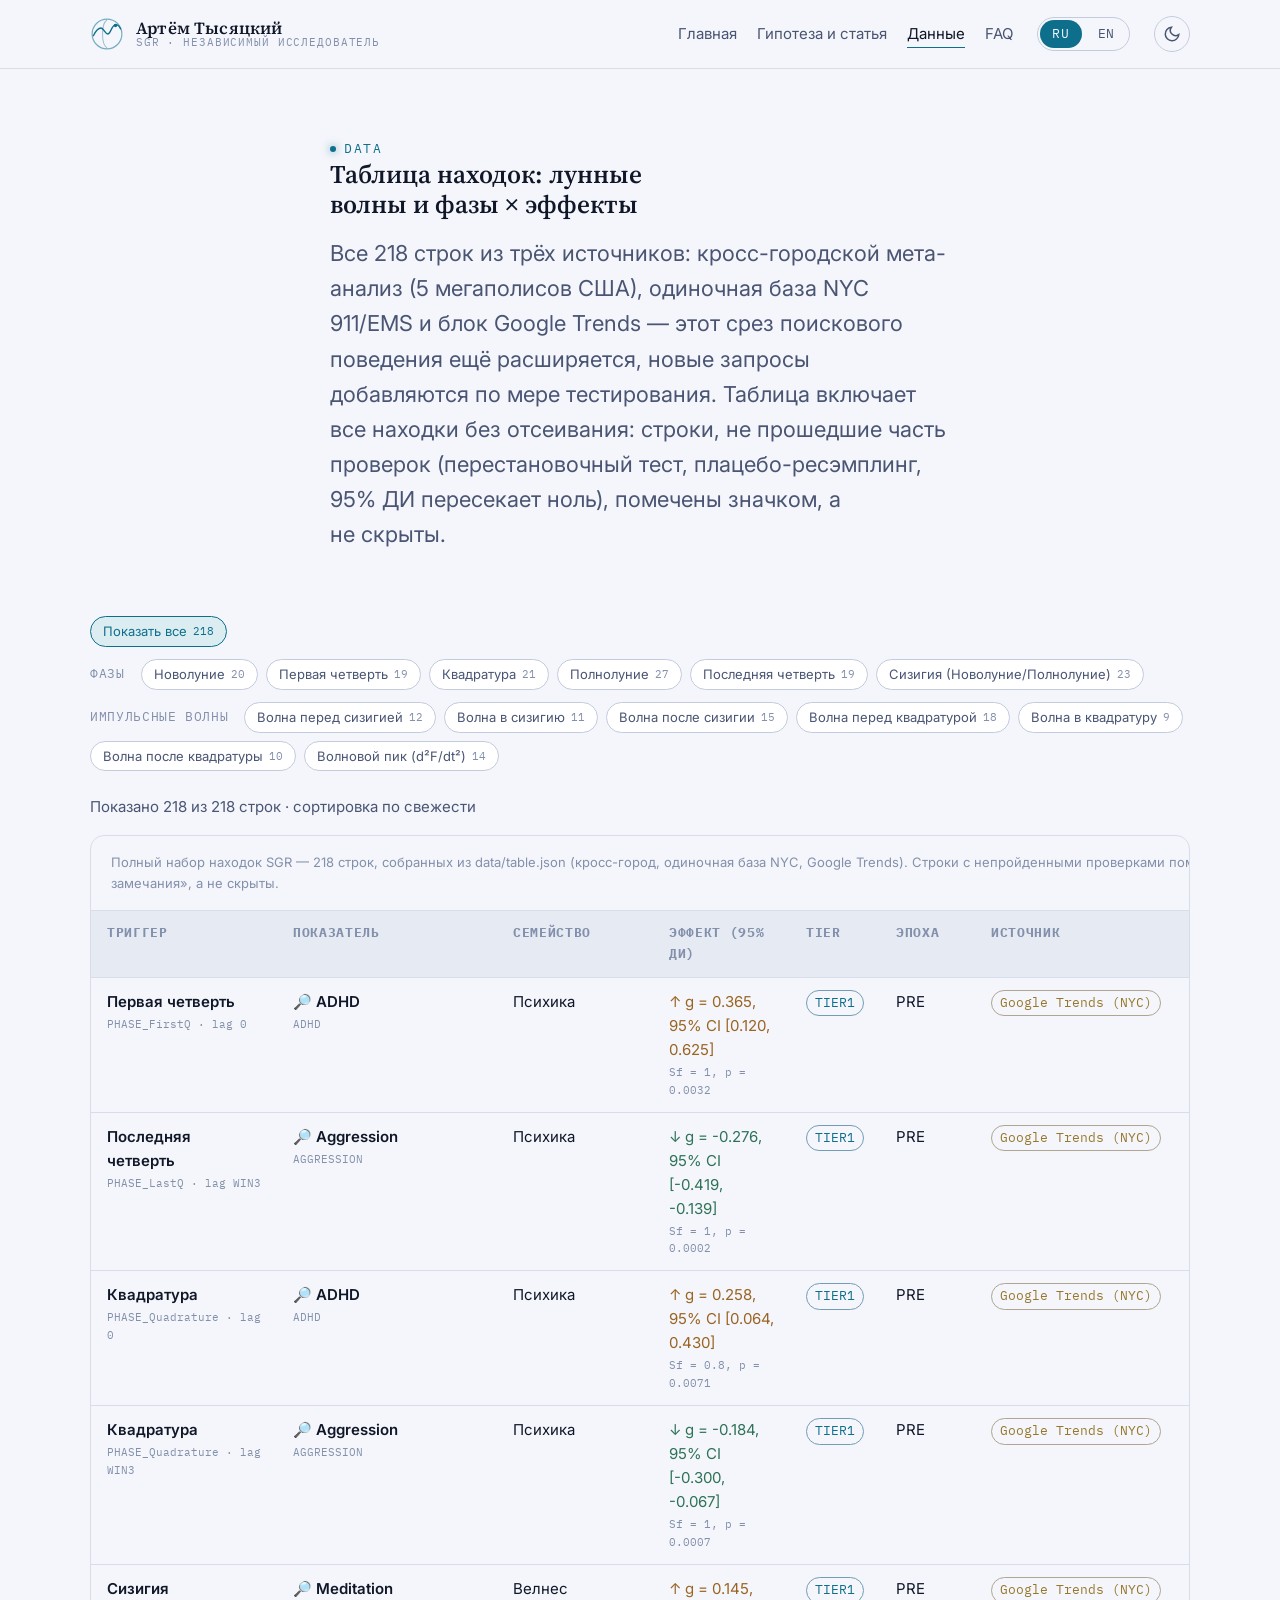
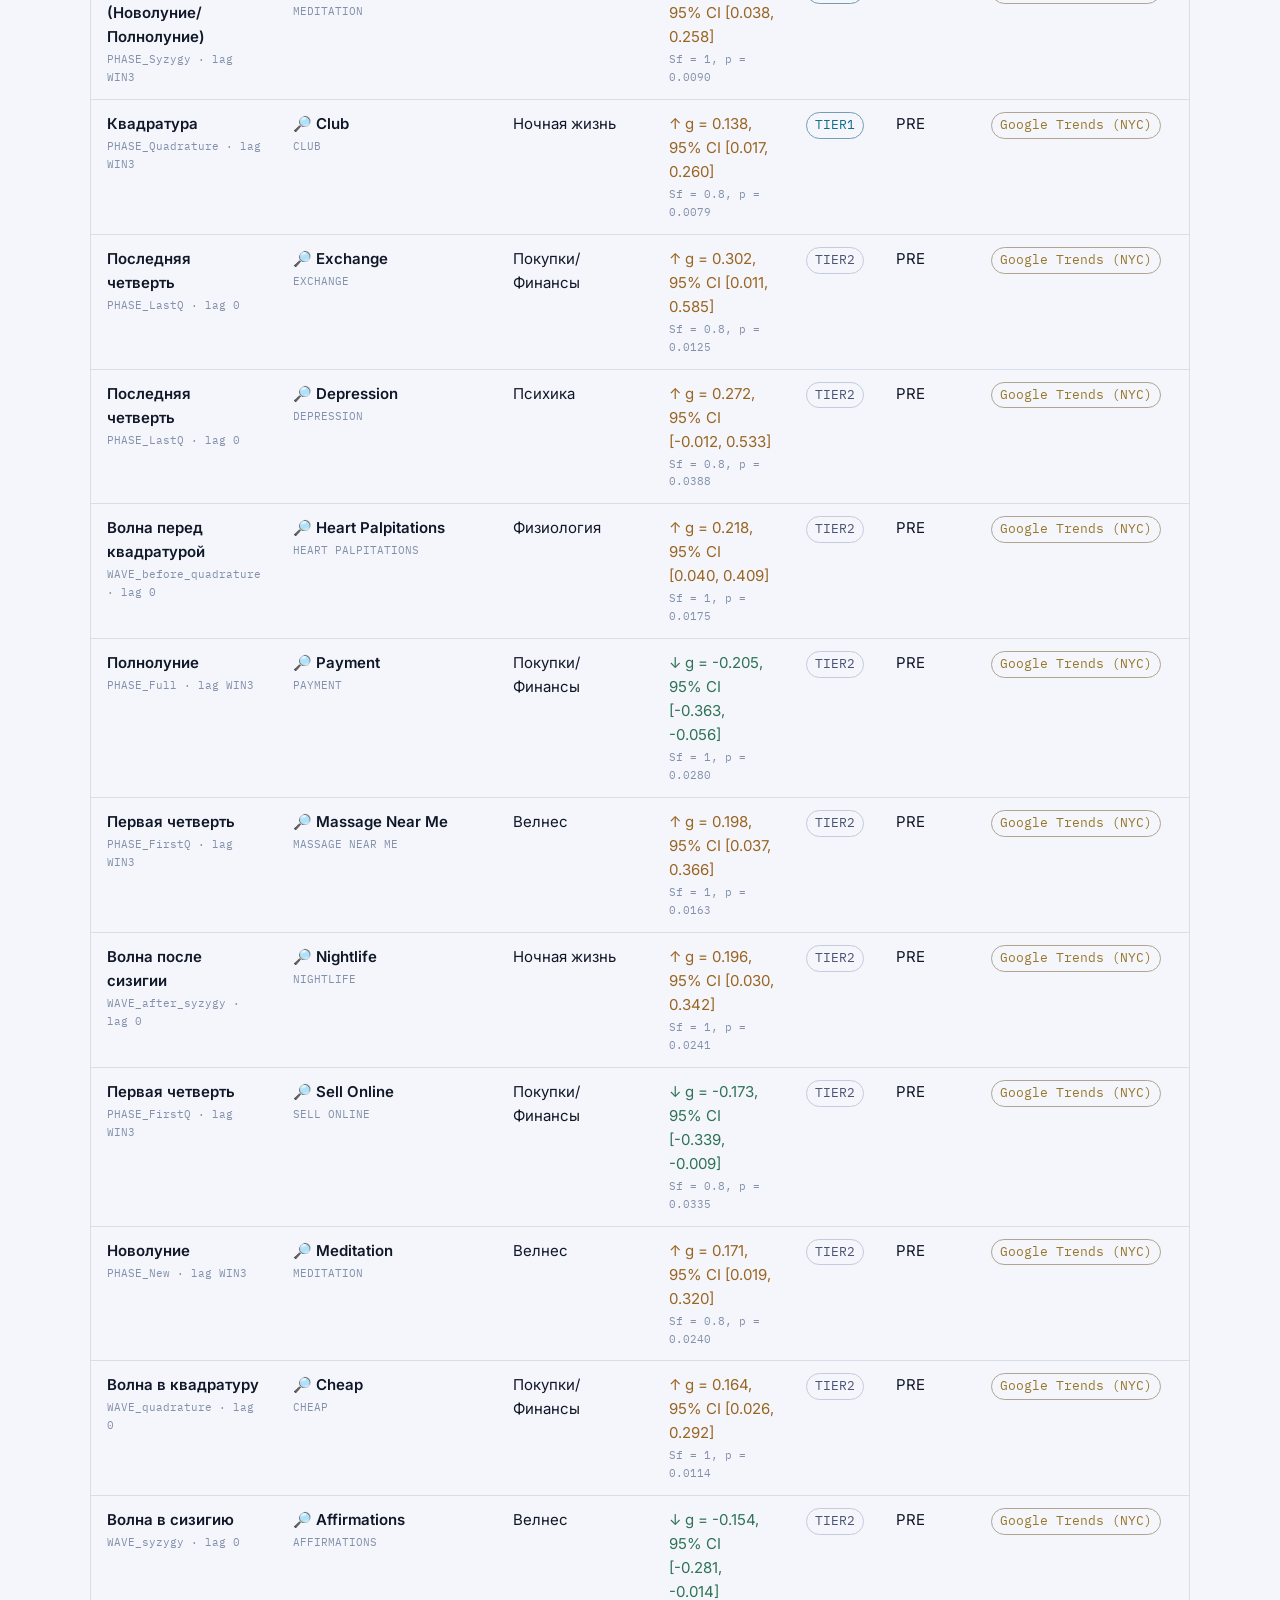
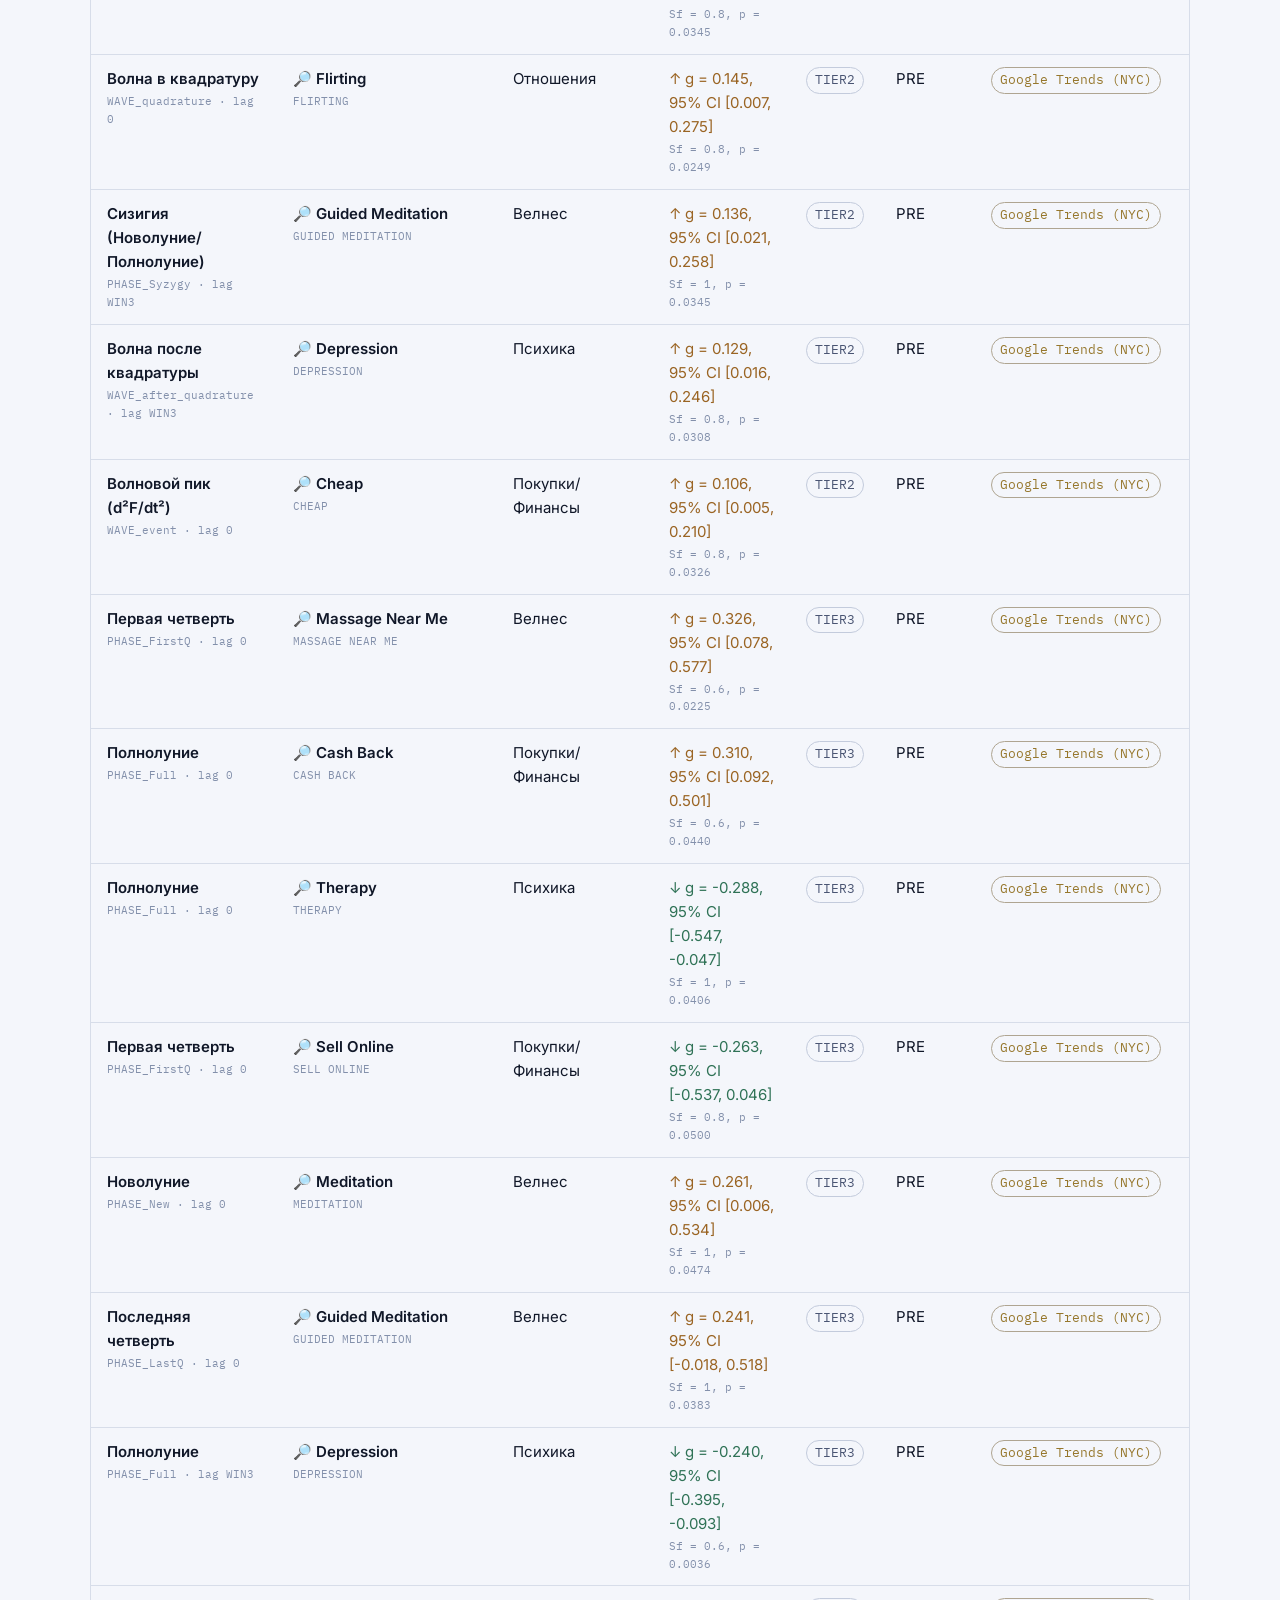
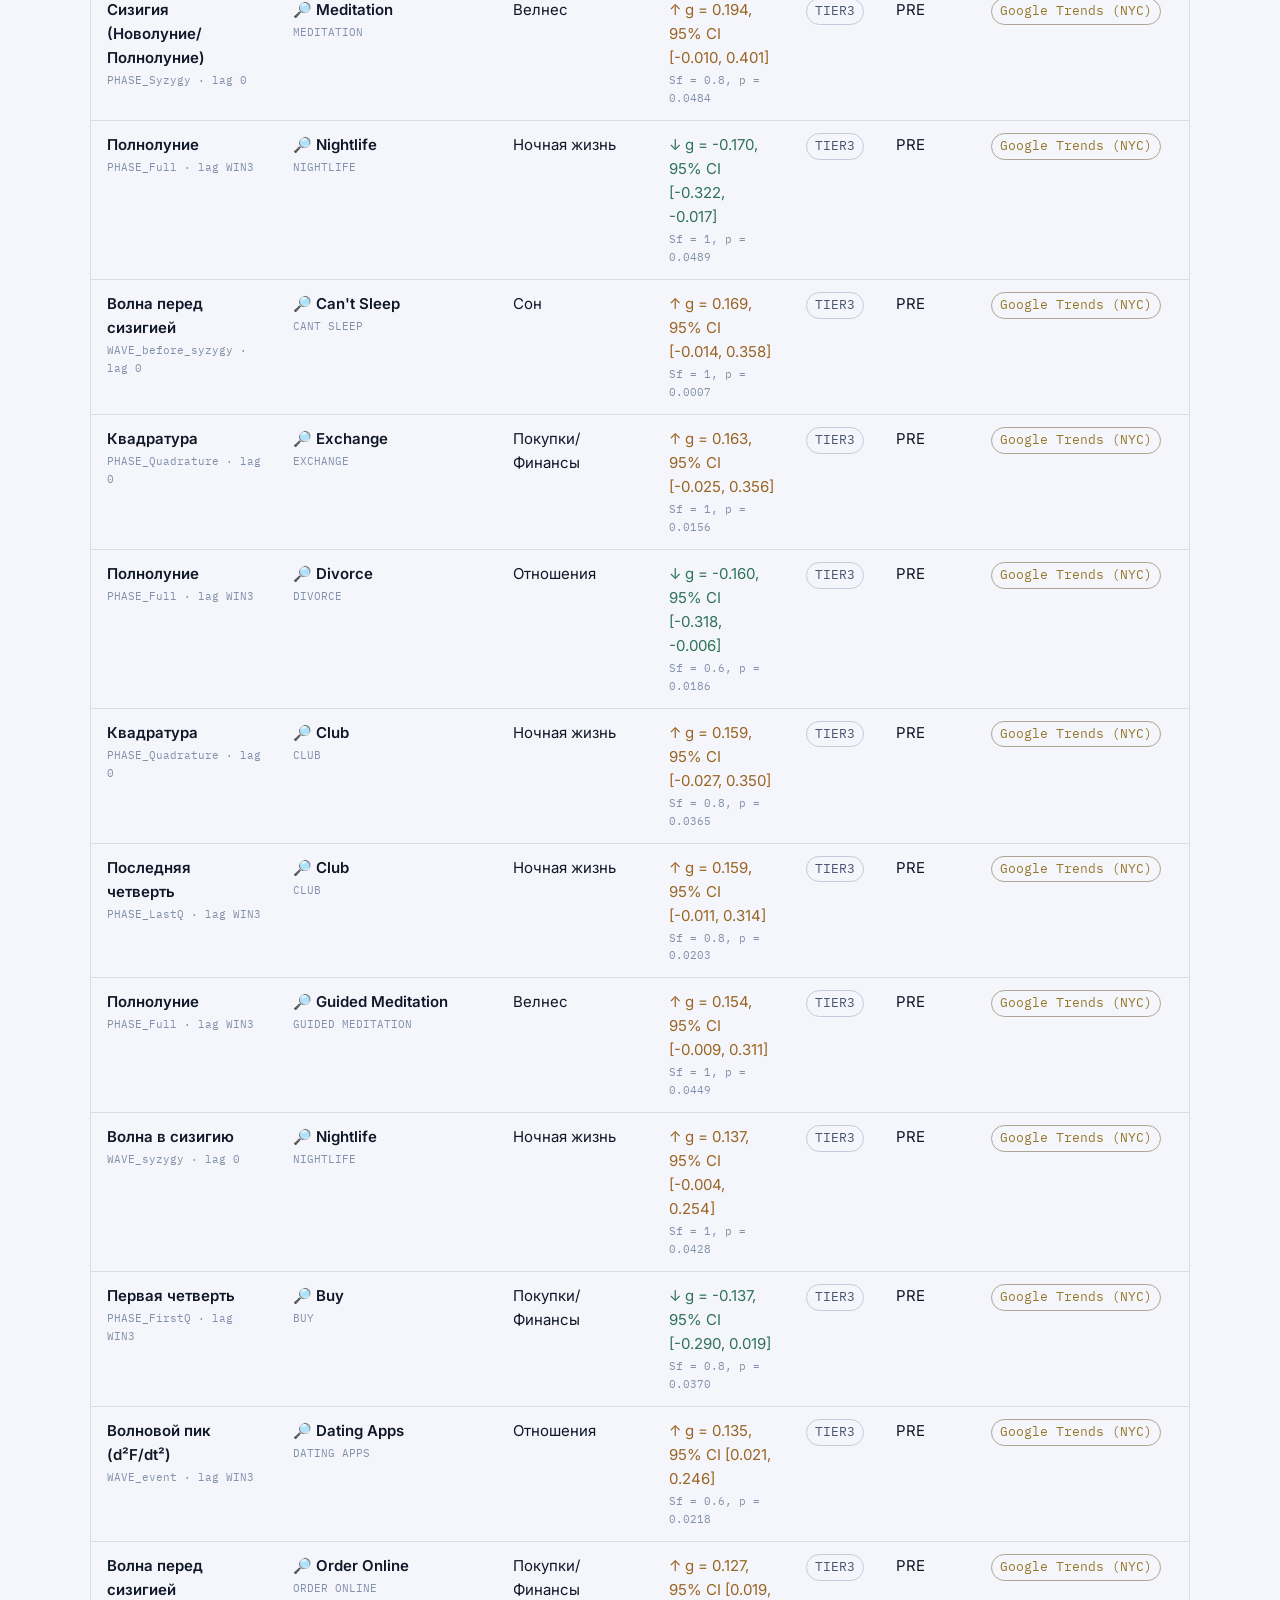
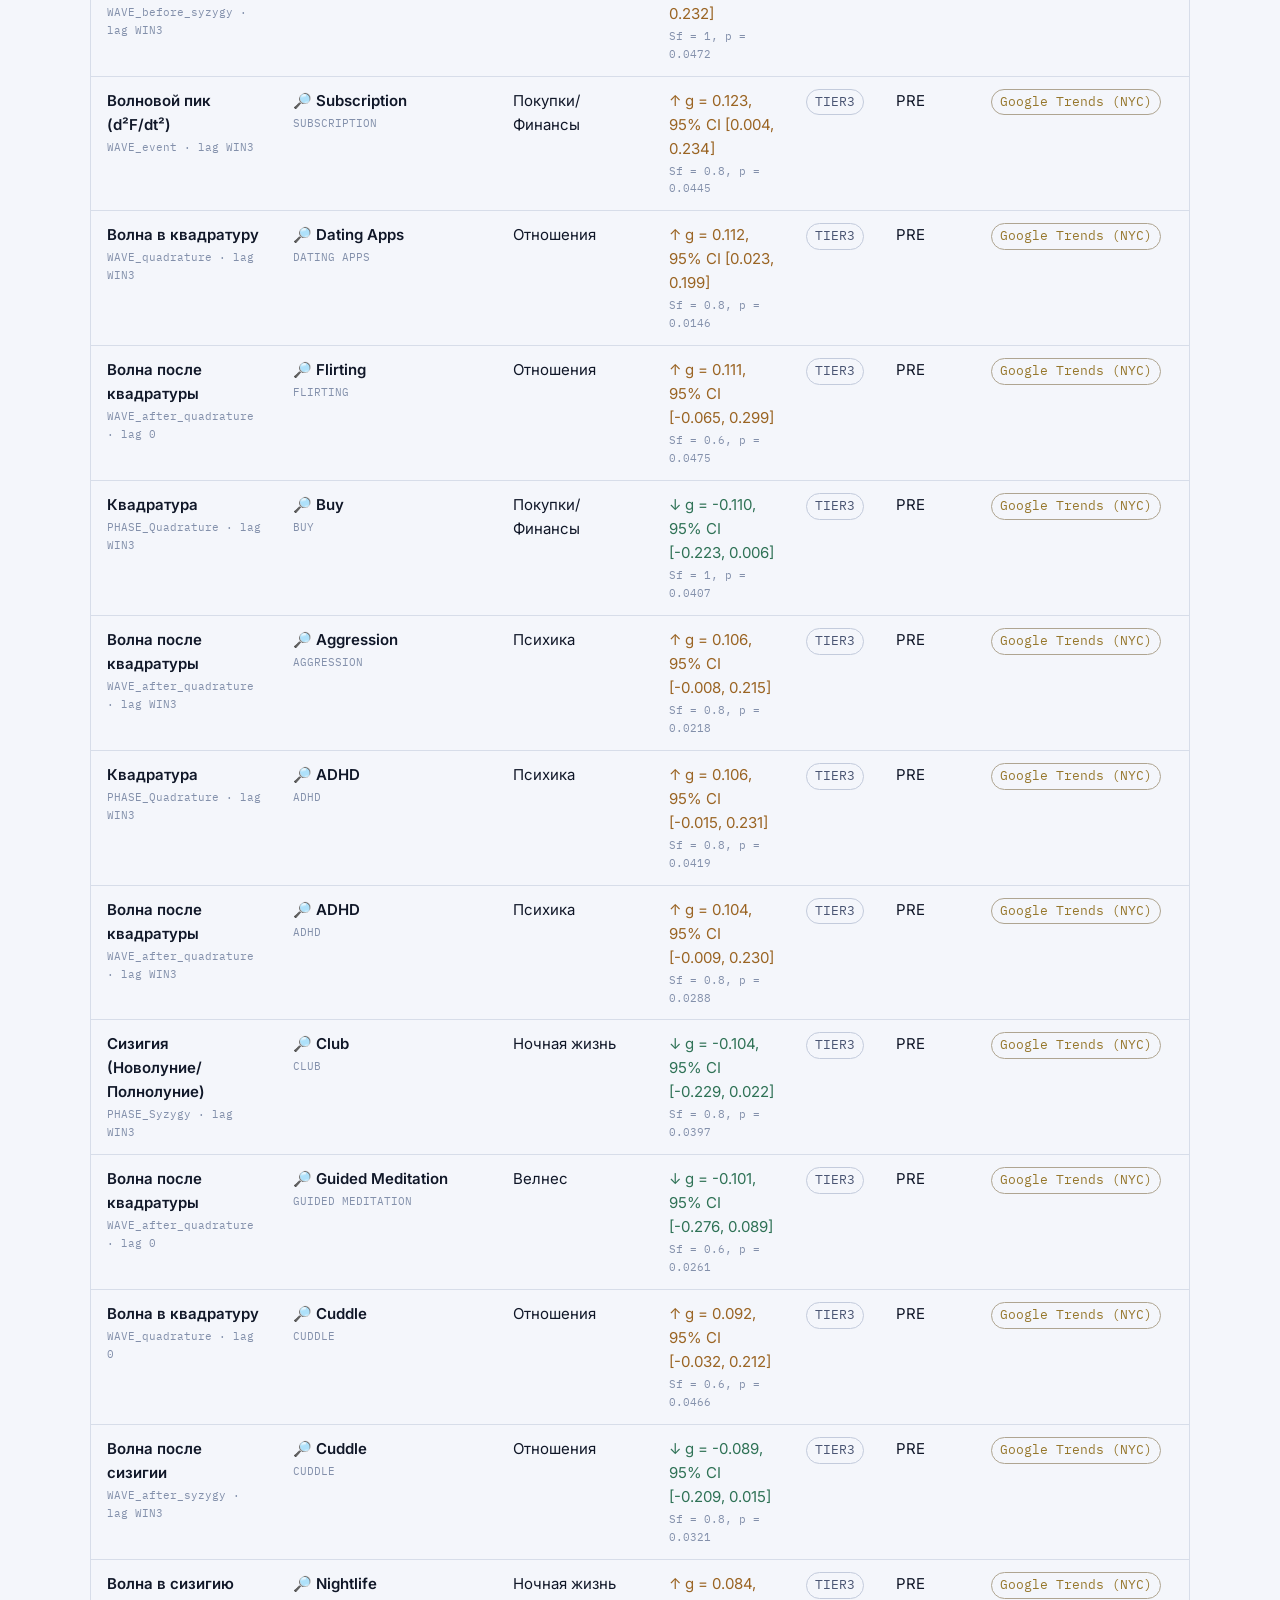
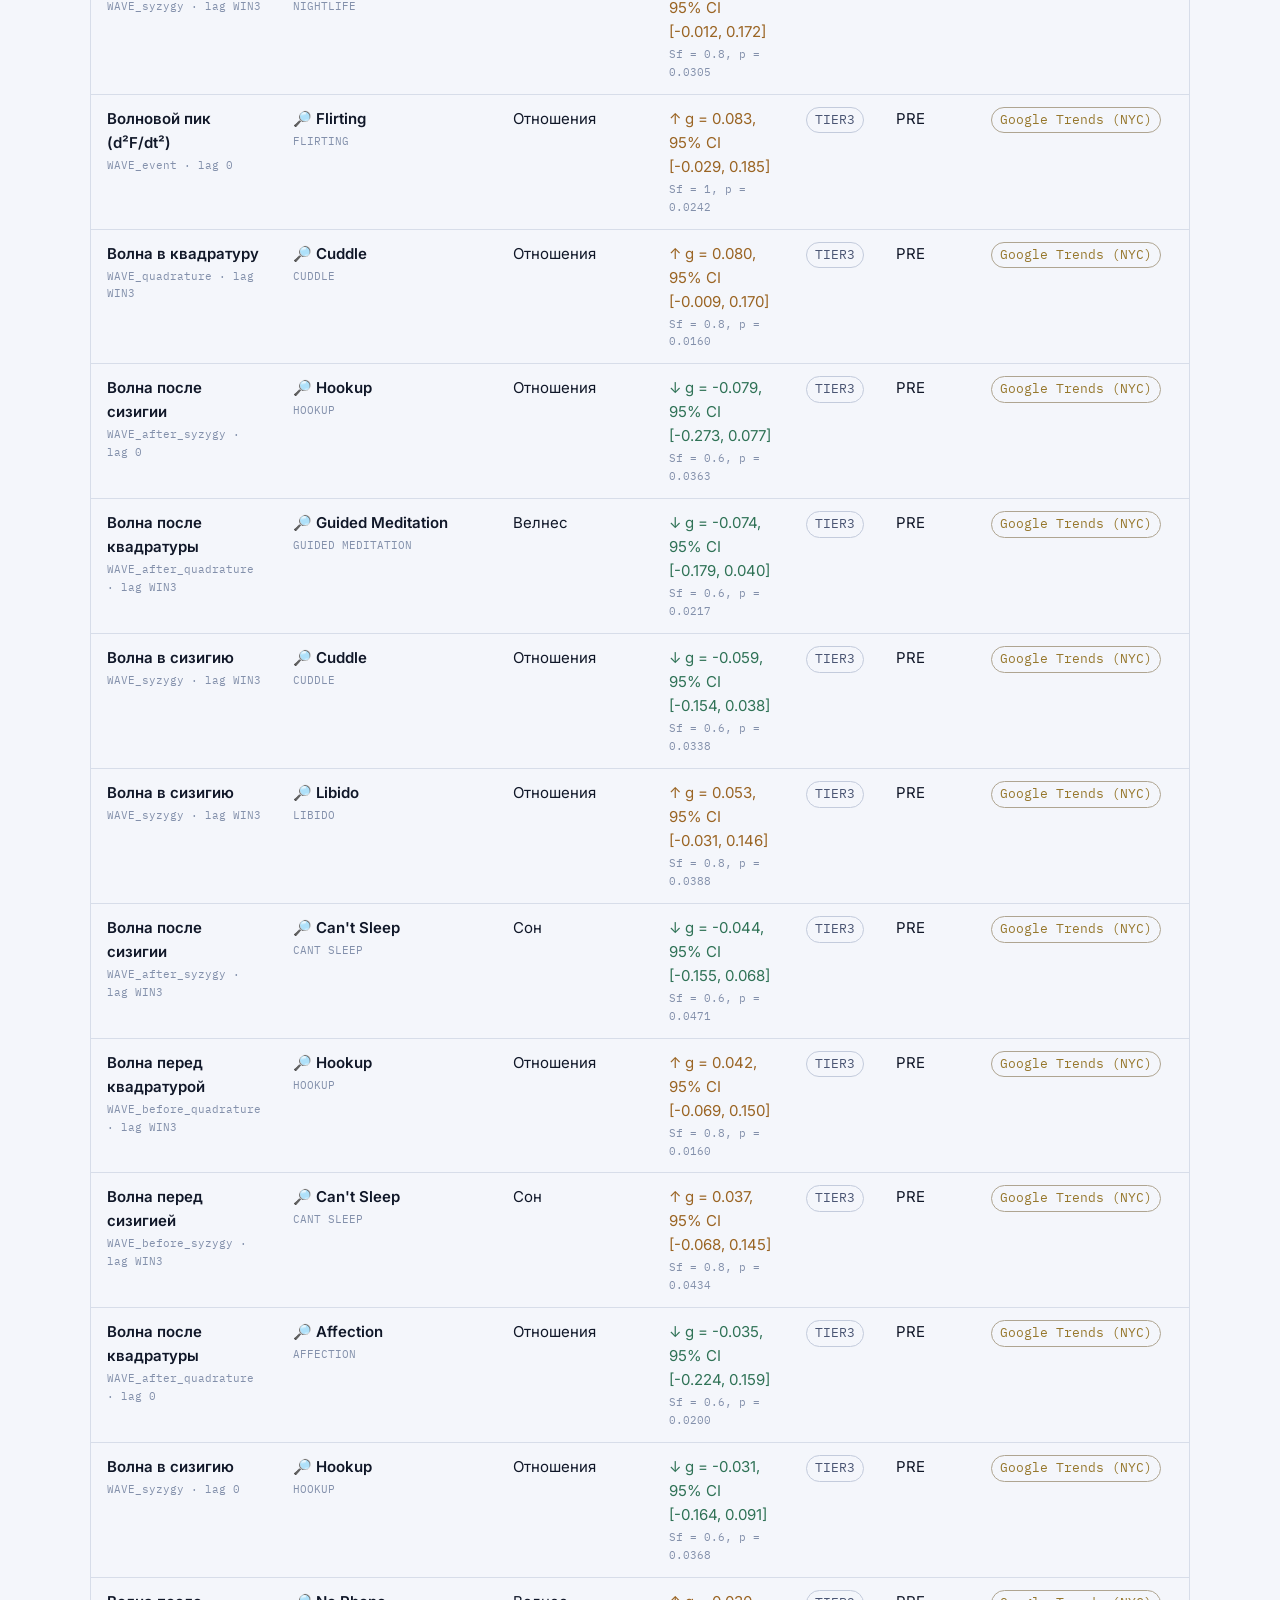
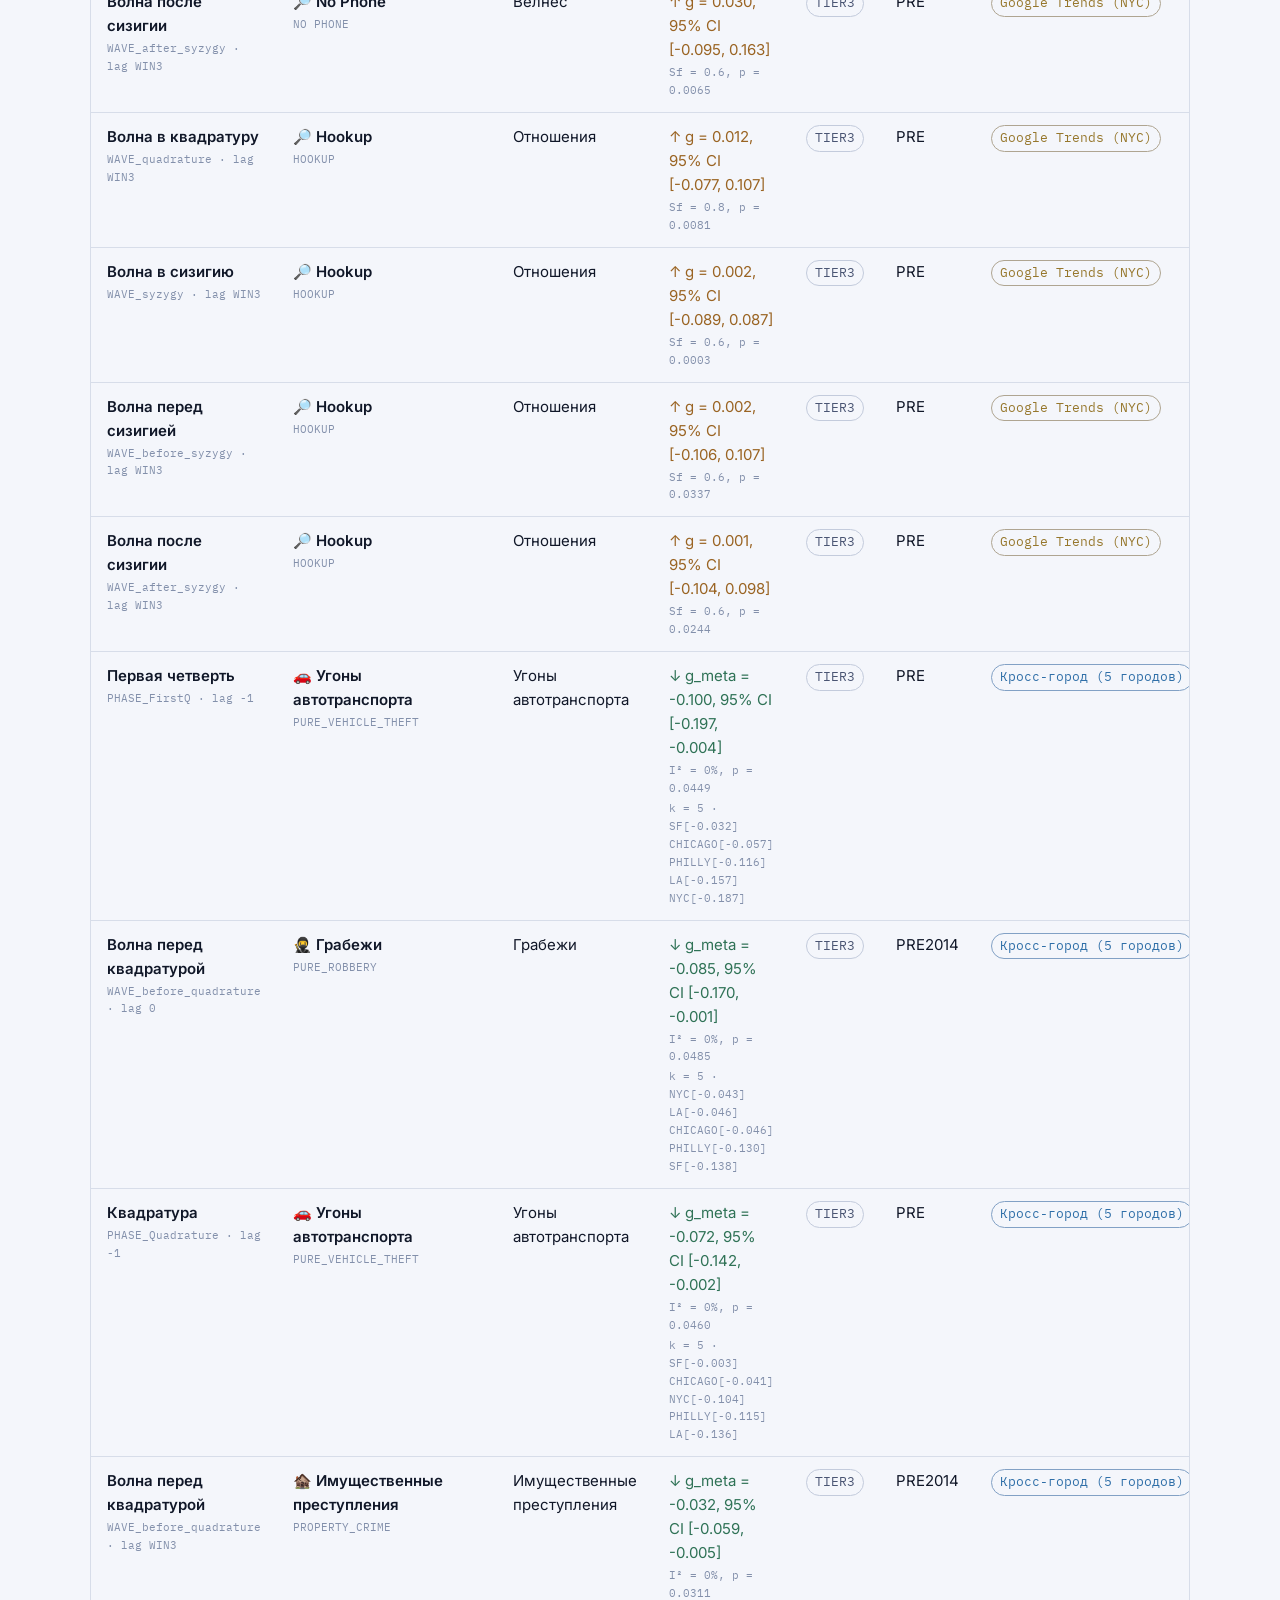
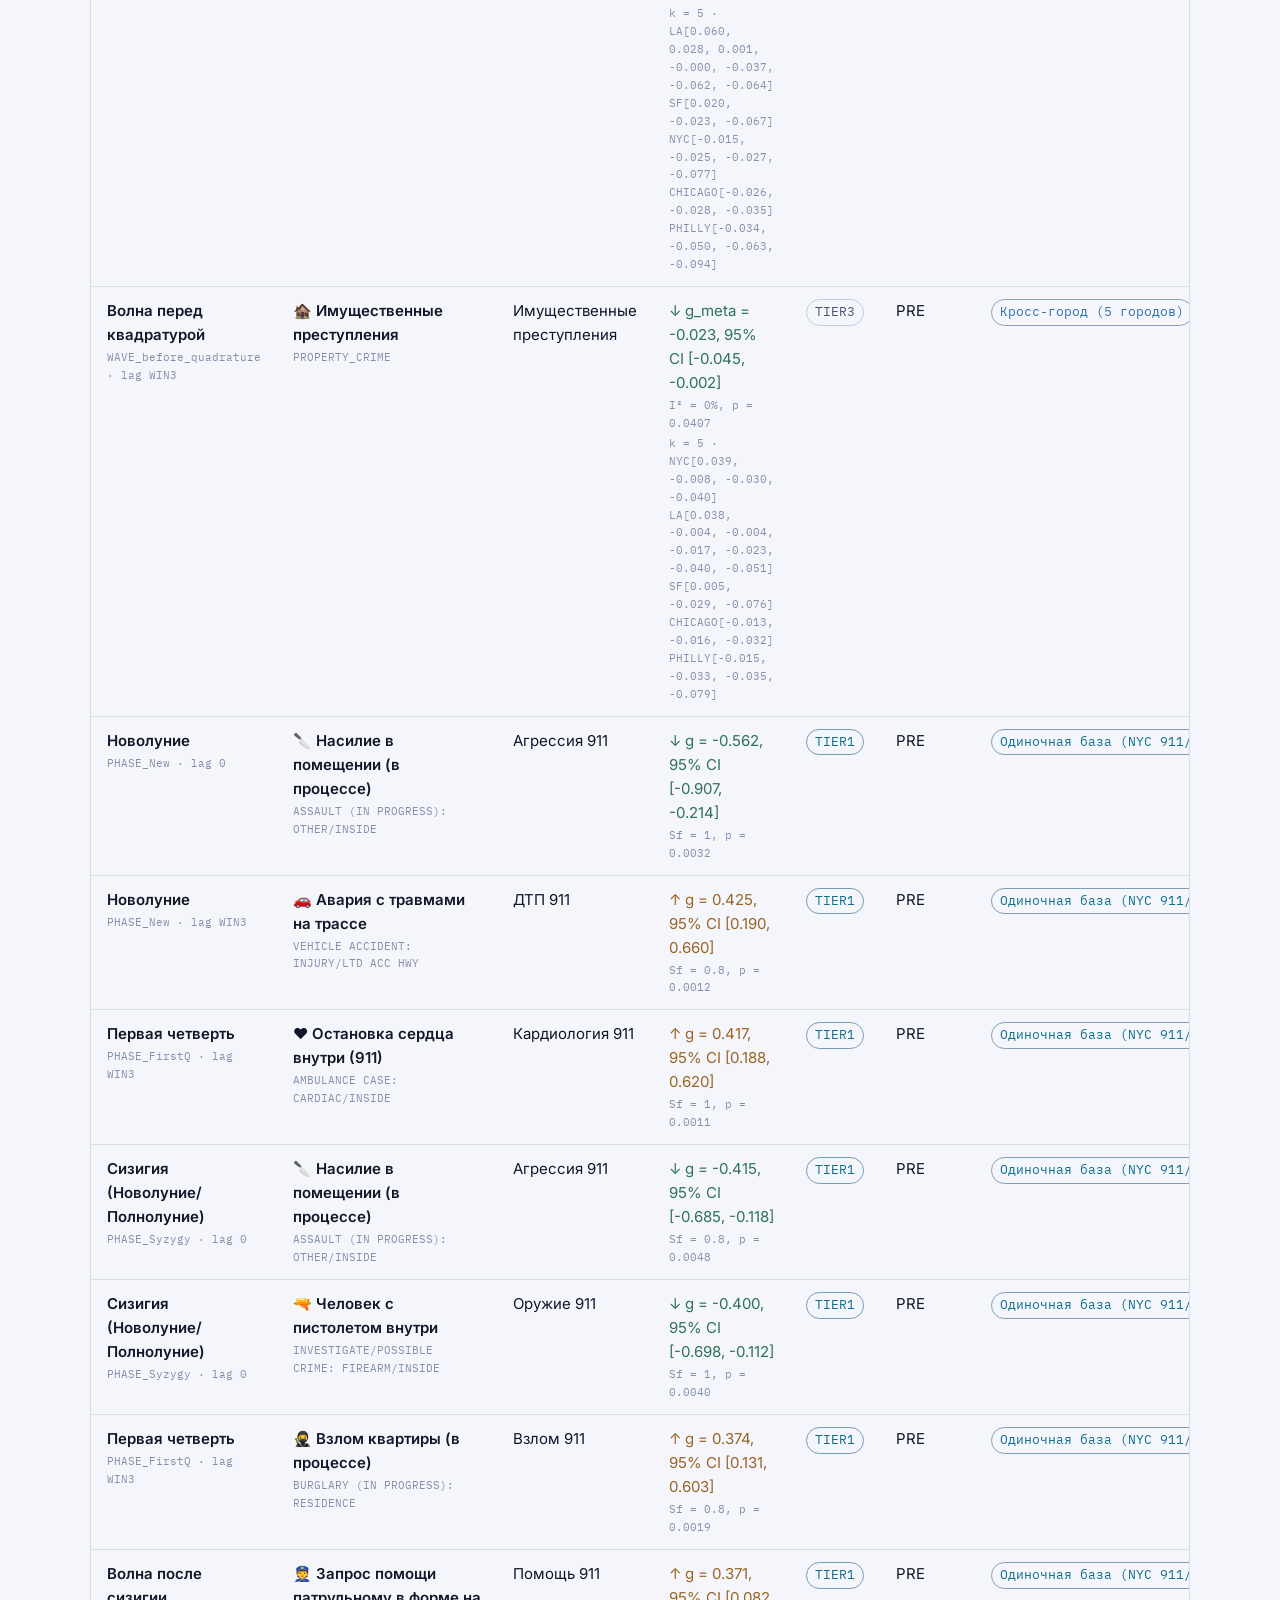
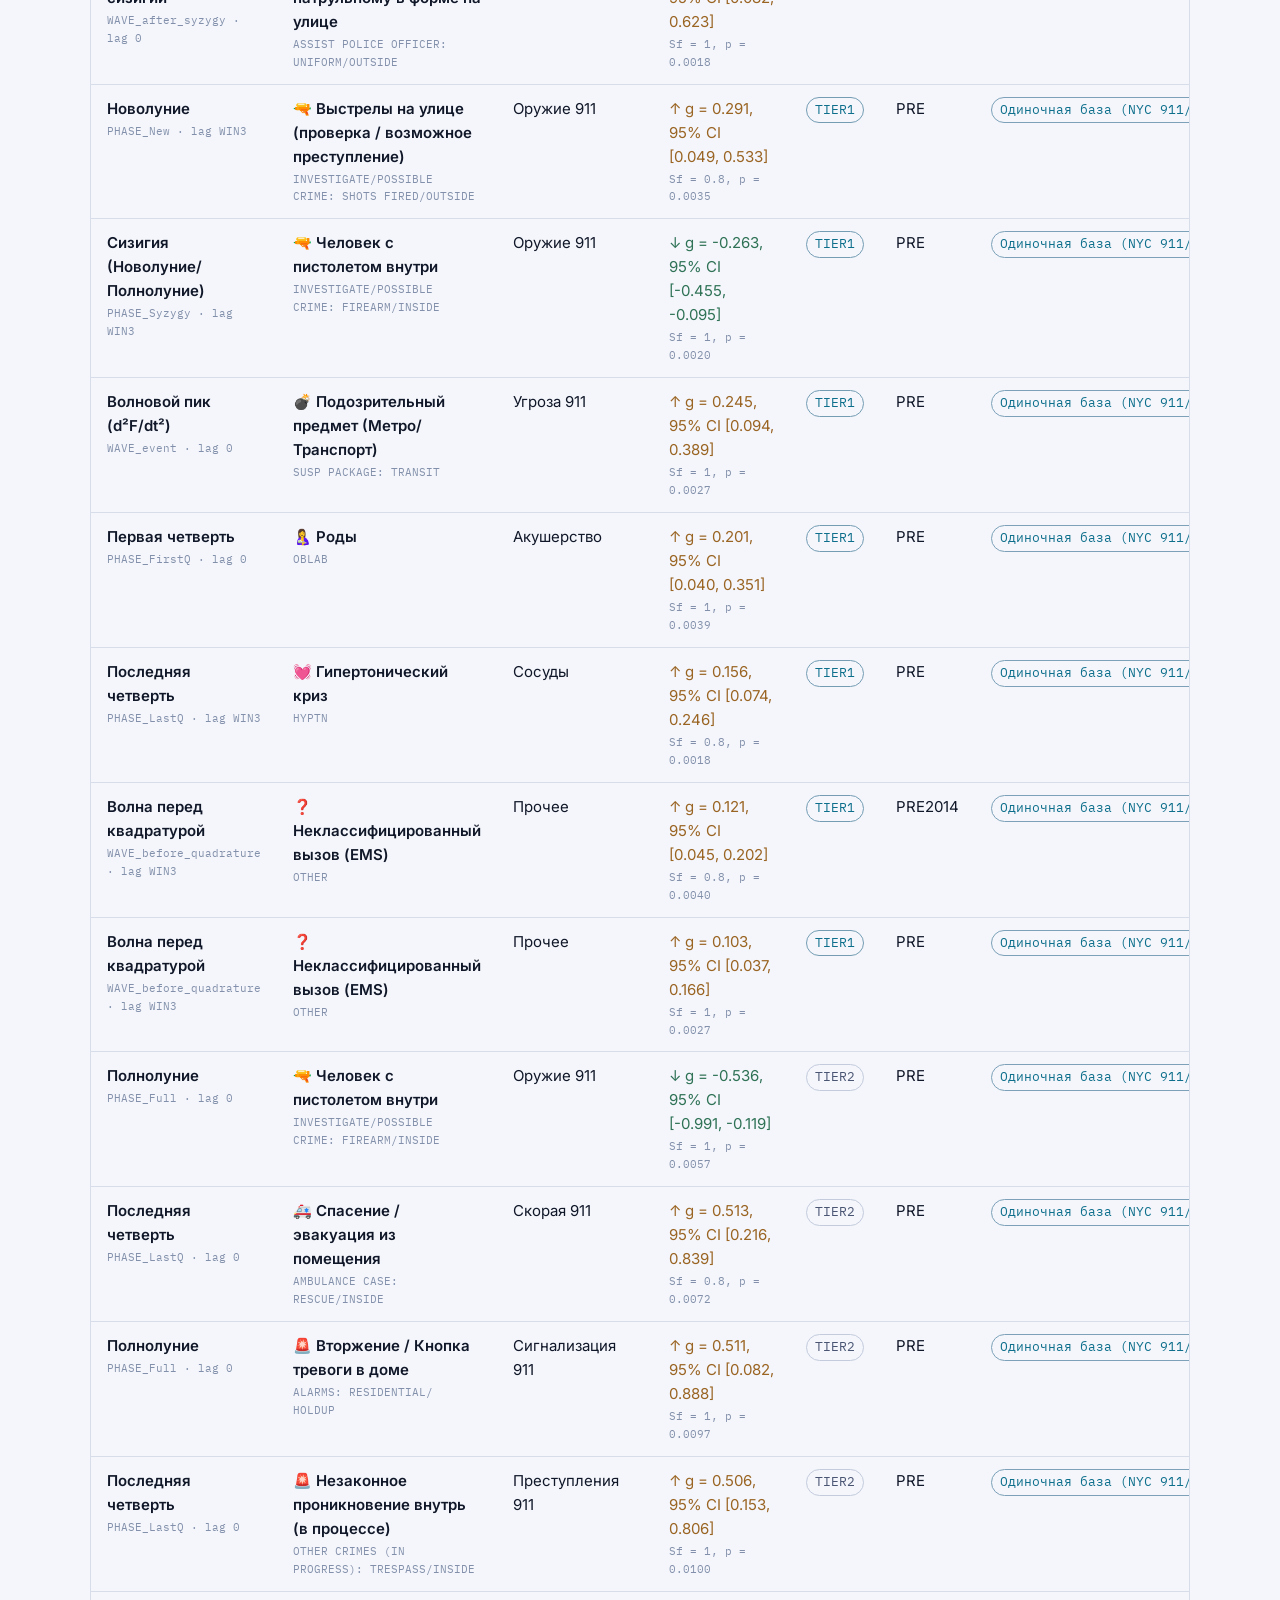
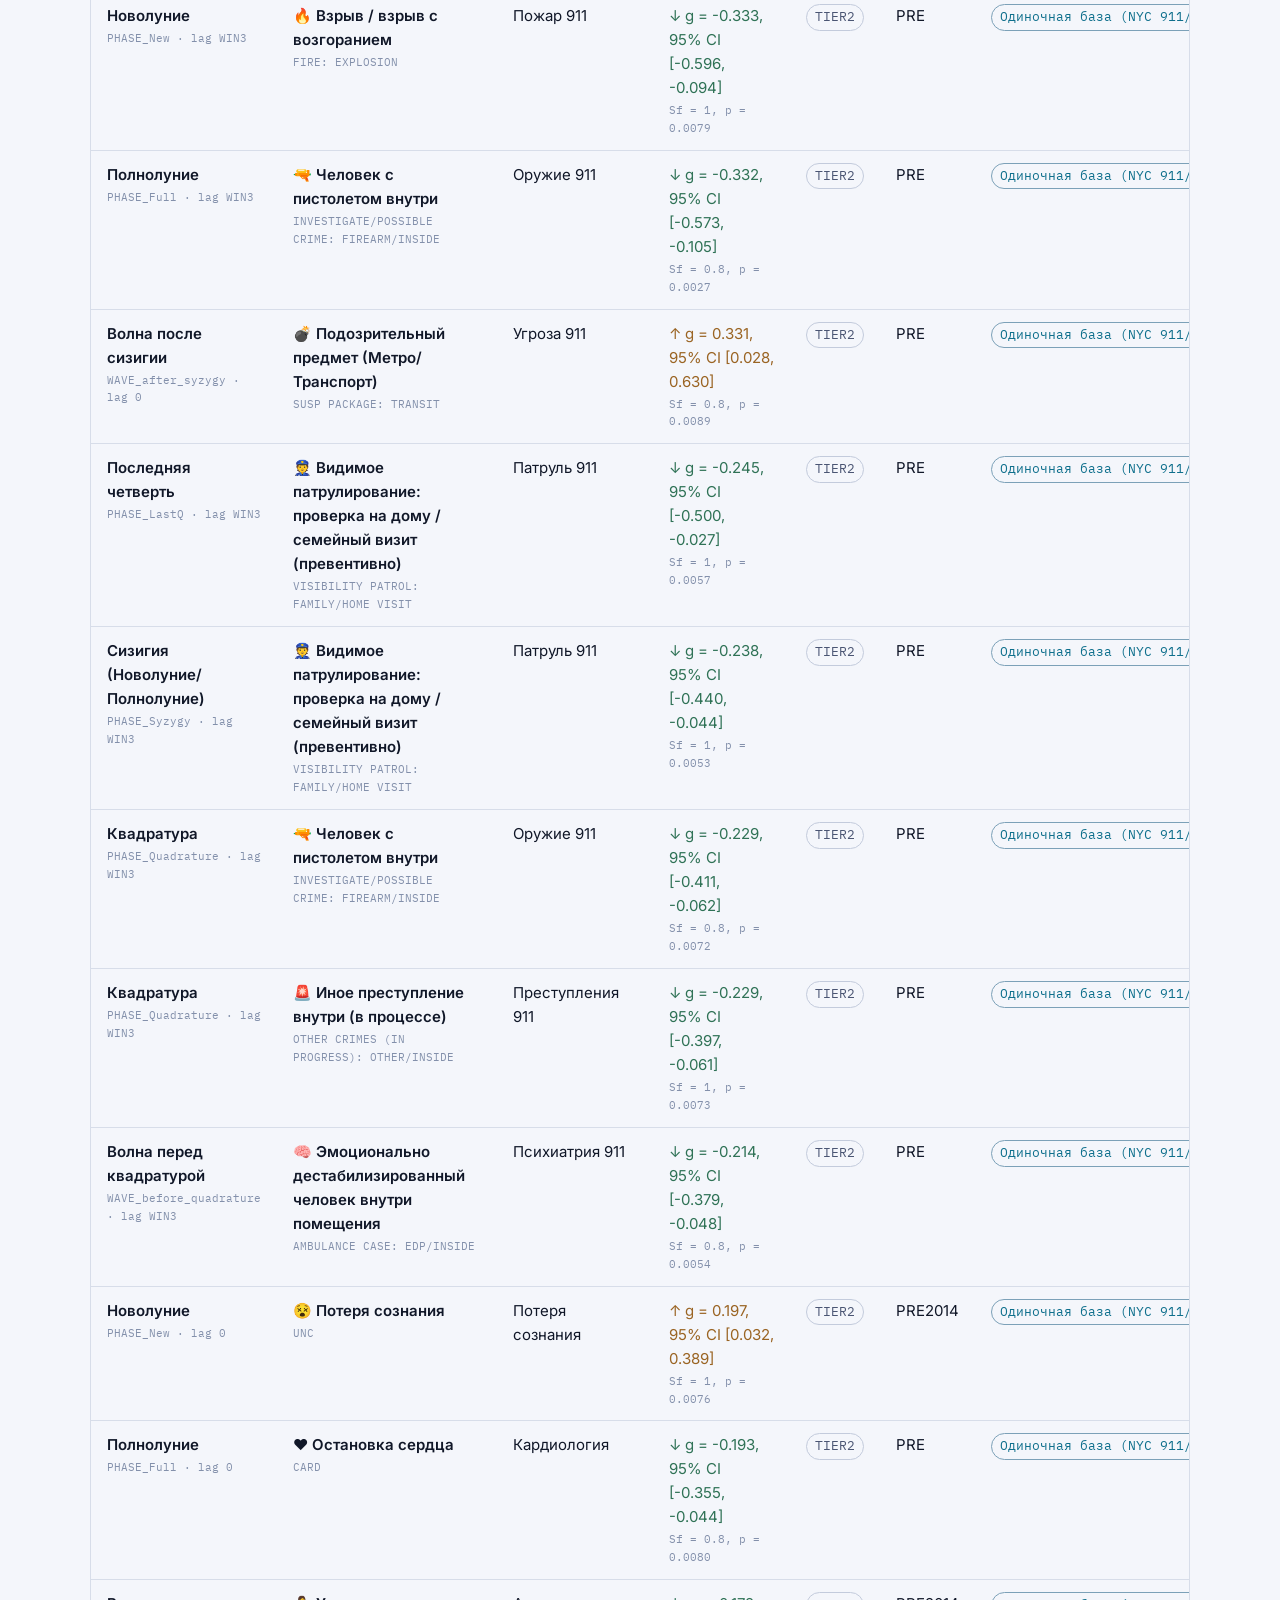
==== data/index.html @ 23eddc2a "Add files via upload" ====
<!DOCTYPE html>
<html lang="ru">
<head>
<meta charset="UTF-8">
<meta name="viewport" content="width=device-width, initial-scale=1.0">
<title>Данные — таблица находок SGR по лунным волнам и фазам | Артём Тысяцкий</title>
<meta name="description" content="Полная таблица находок SGR: 218 строк из трёх источников — кросс-город, одиночная база NYC и Google Trends. Окно лунной волны/фазы, показатель, размер эффекта, TIER, эпоха, источник. Фильтр по триггерам.">
<link rel="canonical" href="https://tysiatskii.com/data">
<link rel="alternate" hreflang="ru" href="https://tysiatskii.com/data">
<link rel="alternate" hreflang="en" href="https://tysiatskii.com/en/data">
<link rel="alternate" hreflang="x-default" href="https://tysiatskii.com/data">
<meta name="robots" content="index, follow, max-image-preview:large">
<meta property="og:type" content="website">
<meta property="og:title" content="Данные — таблица находок SGR по лунным волнам и фазам | Артём Тысяцкий">
<meta property="og:description" content="Полная таблица находок SGR: 218 строк из трёх источников — кросс-город, одиночная база NYC и Google Trends. Окно лунной волны/фазы, показатель, размер эффекта, TIER, эпоха, источник. Фильтр по триггерам.">
<meta property="og:url" content="https://tysiatskii.com/data">
<meta property="og:image" content="https://tysiatskii.com/assets/img/og-cover.png">
<meta property="og:locale" content="ru_RU">
<meta name="twitter:card" content="summary_large_image">
<meta name="twitter:title" content="Данные — таблица находок SGR по лунным волнам и фазам | Артём Тысяцкий">
<meta name="twitter:description" content="Полная таблица находок SGR: 218 строк из трёх источников — кросс-город, одиночная база NYC и Google Trends. Окно лунной волны/фазы, показатель, размер эффекта, TIER, эпоха, источник. Фильтр по триггерам.">
<meta name="twitter:image" content="https://tysiatskii.com/assets/img/og-cover.png">
<link rel="icon" type="image/png" sizes="32x32" href="../assets/img/favicon-32.png">
<link rel="apple-touch-icon" href="../assets/img/apple-touch-icon.png">
<link rel="preconnect" href="https://fonts.googleapis.com">
<link rel="preconnect" href="https://fonts.gstatic.com" crossorigin>
<link href="https://fonts.googleapis.com/css2?family=Source+Serif+4:opsz,wght@8..60,400;8..60,600;8..60,700&family=Inter:wght@400;500;600;700&family=IBM+Plex+Mono:wght@400;500&display=swap" rel="stylesheet">
<link rel="stylesheet" href="../assets/css/tokens.css">
<link rel="stylesheet" href="../assets/css/base.css">
<link rel="stylesheet" href="../assets/css/main.css">
<script type="application/ld+json">{"@context": "https://schema.org", "@type": "Dataset", "name": "Таблица находок SGR — окна лунных волн/фаз × эффекты преступности, EMS, здоровья и поискового поведения", "description": "Полная таблица находок SGR (218 строк): кросс-городской мета-анализ, одиночная база NYC 911/EMS и расширяющийся блок Google Trends, с окном лунной волны/фазы, показателем, размером эффекта (Hedges' g, bootstrap 95% ДИ), TIER-уровнем, эпохой и статусом проверок. Фильтруется по 13 триггерам, сортируется по свежести.", "url": "https://tysiatskii.com/data", "temporalCoverage": "2001-01-01/2025-12-31", "variableMeasured": ["Агрессия 911", "Акушерство", "Беспорядки 911", "Велнес", "Взлом 911", "Грабежи", "ДТП", "ДТП 911", "Дыхание", "Живот", "Задержание 911", "Защитный ордер 911", "Имущественные преступления", "Кардиология", "Кардиология 911", "Конфликты 911", "Кража 911", "Кровотечение", "Кровотечение 911", "Насилие", "Неврология", "Ночная жизнь", "Оружие 911", "Отношения", "Патруль 911", "Пожар 911", "Покупки/Финансы", "Помощь 911", "Потеря сознания", "Преступления 911", "Прочее", "Психиатрия", "Психиатрия 911", "Психика", "Расследование 911", "Сигнализация 911", "Скорая", "Скорая 911", "Сон", "Сосуды", "Травмы", "Травмы 911", "Угоны автотранспорта", "Угроза 911", "Физиология"], "creator": {"@type": "Person", "@id": "https://tysiatskii.com/#person", "name": "Artem Tysiatskii"}, "license": "https://creativecommons.org/licenses/by/4.0/", "distribution": [{"@type": "DataDownload", "encodingFormat": "application/json", "contentUrl": "https://tysiatskii.com/assets/data/table.json"}, {"@type": "DataDownload", "encodingFormat": "text/csv", "contentUrl": "https://github.com/TemaTys/seleno-gravitational-rhythm/blob/main/outputs/verdicts/sgr_meta_family.csv"}, {"@type": "DataDownload", "encodingFormat": "text/csv", "contentUrl": "https://github.com/TemaTys/seleno-gravitational-rhythm/blob/main/outputs/verdicts/sgr_single_verdict_signals.csv"}], "isPartOf": {"@type": "CreativeWork", "name": "Seleno-Gravitational Rhythm (SGR)", "sameAs": "https://doi.org/10.5281/zenodo.20518660"}}</script>
</head>
<body>
<a class="skip-link" href="#main">Перейти к содержимому</a>
<header class="site-header" data-site-header>
  <div class="wrap site-header__inner">
    <a class="brand" href="../index.html">
      <svg class="brand__mark" viewBox="0 0 40 40" fill="none" xmlns="http://www.w3.org/2000/svg" aria-hidden="true">
  <circle cx="20" cy="20" r="17.5" stroke="currentColor" stroke-width="1.4" opacity="0.55"/>
  <path d="M20 3.5C13 8 13 32 20 36.5" stroke="currentColor" stroke-width="1.2" opacity="0.4"/>
  <path d="M4 22c3-6 6-9 9-9s5 7 8 7 5-11 9-11 6 5 6 5" stroke="currentColor" stroke-width="1.6" stroke-linecap="round" stroke-linejoin="round"/>
  <circle cx="30" cy="10" r="2" fill="currentColor"/>
</svg>
      <span class="brand__text">
        <span class="brand__name">Артём Тысяцкий</span>
        <span class="brand__tag">SGR &middot; Независимый исследователь</span>
      </span>
    </a>
    <nav class="main-nav" aria-label="Primary">
      <ul class="main-nav__list">
          <li><a href="../index.html">Главная</a></li>
          <li><a href="../hypothesis/index.html">Гипотеза и статья</a></li>
          <li><a href="../data/index.html" aria-current="page">Данные</a></li>
          <li><a href="../faq/index.html">FAQ</a></li>
      </ul>
      <div class="lang-switch" role="group" aria-label="Language">
          <a href="../data/index.html" aria-current="true">RU</a>
          <a href="../en/data/index.html" aria-current="false">EN</a>
        </div>
      <button class="theme-toggle" data-theme-toggle aria-label="Toggle theme" type="button"></button>
      <button class="nav-toggle" data-nav-toggle aria-label="Toggle menu" aria-expanded="false" type="button">
        <svg width="20" height="20" viewBox="0 0 24 24" fill="none" stroke="currentColor" stroke-width="2"><path d="M3 6h18M3 12h18M3 18h18"/></svg>
      </button>
    </nav>
  </div>
</header>
<main id="main">

<section class="section section--tight">
  <div class="wrap wrap--prose">
    <span class="eyebrow">Data</span>
    <h1>Таблица находок: лунные волны и фазы × эффекты</h1>
    <p class="hero__lede" style="margin-top:var(--space-4)">Все 218 строк из трёх источников: кросс-городской мета-анализ (5 мегаполисов США), одиночная база NYC 911/EMS и блок Google Trends — этот срез поискового поведения ещё расширяется, новые запросы добавляются по мере тестирования. Таблица включает все находки без отсеивания: строки, не прошедшие часть проверок (перестановочный тест, плацебо-ресэмплинг, 95% ДИ пересекает ноль), помечены значком, а не скрыты.</p>
  </div>
</section>
<section class="section section--tight" style="padding-top:0">
  <div class="wrap">
    <div class="filter-bar" data-sgr-filters></div>
    <p class="table-summary" data-sgr-summary></p>
    <div class="table-scroll">
      <table class="data-table" data-sgr-table data-src="../assets/data/table.json">
        <caption>Полный набор находок SGR — 218 строк, собранных из data/table.json (кросс-город, одиночная база NYC, Google Trends). Строки с непройденными проверками помечены значком «Есть замечания», а не скрыты.</caption>
        <thead>
          <tr>
        <th>Триггер</th>
        <th>Показатель</th>
        <th>Семейство</th>
        <th>Эффект (95% ДИ)</th>
        <th>TIER</th>
        <th>Эпоха</th>
        <th>Источник</th>
        <th>Проверки</th>
          </tr>
        </thead>
        <tbody data-sgr-tbody>
          <tr><td colspan="8" class="data-table__empty">Загрузка…</td></tr>
        </tbody>
      </table>
    </div>
    <div class="card" style="margin-top:var(--space-10)">
      <h3>Как устроена таблица</h3>
      <p>Таблица рендерится на клиенте из <code>assets/data/table.json</code> (218 записей, поля описаны в самом файле) — без серверной части. Данные не отсеиваются: строки, не прошедшие часть проверок (перестановочный тест, плацебо-ресэмплинг или 95% ДИ, пересекающий ноль), остаются в таблице и помечаются значком «Есть замечания» с указанием причины при наведении. Сортировка по умолчанию — по свежести добавления: сначала новые находки Google Trends, затем исходный набор кросс-города и одиночной базы.</p>
      <p class="note" style="margin-top:var(--space-4)"><a href="../assets/data/table.json">assets/data/table.json</a> &middot; <a href="https://github.com/TemaTys/seleno-gravitational-rhythm">Полный репозиторий SGR</a></p>
    </div>
  </div>
</section>

</main>
<footer class="site-footer">
  <div class="wrap site-footer__inner">
    <p style="max-width:46ch">Персональный исследовательский сайт Артёма Тысяцкого (TemaTys), посвящённый проекту Seleno-Gravitational Rhythm (SGR).</p>
    <div class="footer-links">
        <a href="https://github.com/TemaTys/seleno-gravitational-rhythm" target="_blank" rel="noopener noreferrer">GitHub</a>
        <a href="https://doi.org/10.5281/zenodo.20518660" target="_blank" rel="noopener noreferrer">Zenodo DOI</a>
        <a href="https://orcid.org/0009-0006-1974-7894" target="_blank" rel="noopener noreferrer">ORCID</a>
        <a href="https://t.me/TemaTys" target="_blank" rel="noopener noreferrer">Telegram</a>
        <a href="mailto:artem.tysiatskii@gmail.com" target="_blank" rel="noopener noreferrer">Email</a>
    </div>
  </div>
  <div class="wrap"><p class="note" style="margin-top:var(--space-6)">© <span data-year>2026</span> Артём Тысяцкий. Код опубликован по лицензии MIT, данные и рисунки — CC-BY 4.0.</p></div>
</footer>
<script src="../assets/js/main.js"></script>
<script src="../assets/js/data-table.js"></script>
<script data-pplx-inline-edit>
(function () {
  if (window === window.top) return;

  const allowedParentOrigins = ["https://www.perplexity.ai","https://perplexity.ai","https://testing.perplexity.ai","https://staging.perplexity.ai","https://*.preview.i.perplexity.ai","http://perplexity.localhost","http://localhost:1420","http://127.0.0.1:1420","http://localhost:3000","http://127.0.0.1:3000","http://localhost:5173","http://127.0.0.1:5173"];
  const MAX_FONT_BYTES = 500 * 1024;
  const MAX_TOTAL_FONT_BYTES = 2 * 1024 * 1024;
  let scrollForwarding = false;
  let scrollRaf = 0;
  let trustedTopOrigin = null;

  // Allow entries like "https://*.preview.i.perplexity.ai" — the wildcard
  // matches a single DNS label (no dots), so "https://*.foo" cannot stretch
  // across multiple labels.
  function matchesAllowedOrigin(origin) {
    if (!origin) return false;
    for (const entry of allowedParentOrigins) {
      if (!entry.includes("*")) {
        if (entry === origin) return true;
        continue;
      }
      const pattern = new RegExp(
        "^" +
          entry.replace(/[.+?^${}()|[\]\\]/g, "\\$&").replace(/\*/g, "[^.]+") +
          "$",
      );
      if (pattern.test(origin)) return true;
    }
    return false;
  }

  // Trust decision: when the sender is same-origin-visible (event.origin is a
  // real origin like https://www.perplexity.ai) we trust event.origin directly.
  // When event.origin is "null" (opaque broker srcdoc), we fall back to the
  // broker's stamped `parentOrigin` to identify the top window. The fallback
  // is claim-only — we rely on the browser's native `targetOrigin` enforcement
  // on the response path (see postToTrustedTop) to ensure replies can't be
  // delivered to anyone but the actual top window of that claimed origin.
  function getTrustedParentOrigin(event) {
    const forwardedParentOrigin =
      typeof event.data.parentOrigin === "string" ? event.data.parentOrigin : null;
    const parentOrigin = event.origin === "null" ? forwardedParentOrigin : event.origin;
    return matchesAllowedOrigin(parentOrigin) ? parentOrigin : null;
  }

  // All responses go to window.top with targetOrigin = the allowlisted origin.
  // An attacker that iframes us inside their own null-origin broker can claim
  // any parentOrigin they like, but the browser will drop the reply whenever
  // the real top's origin doesn't match — so the screenshot never leaves.
  function postToTrustedTop(message) {
    if (!trustedTopOrigin) return;
    try {
      window.top.postMessage(message, trustedTopOrigin);
    } catch (_error) {}
  }

  function inlineAll(original, clone) {
    if (original.nodeType !== 1 || clone.nodeType !== 1) return;

    try {
      const computedStyle = getComputedStyle(original);
      // cssText on a computed style is the serialized declaration in modern
      // Chromium/Safari — a single read beats enumerating ~400 longhand
      // properties. Firefox returns "" here, so we fall back on empty.
      const serialized = computedStyle.cssText;
      if (serialized) {
        clone.style.cssText = serialized;
      } else {
        const parts = new Array(computedStyle.length);
        for (let index = 0; index < computedStyle.length; index += 1) {
          const property = computedStyle[index];
          parts[index] = `${property}:${computedStyle.getPropertyValue(property)};`;
        }
        clone.style.cssText = parts.join("");
      }
    } catch (_error) {}

    const originalChildren = original.children;
    const clonedChildren = clone.children;
    for (
      let index = 0;
      index < originalChildren.length && index < clonedChildren.length;
      index += 1
    ) {
      inlineAll(originalChildren[index], clonedChildren[index]);
    }
  }

  function extractFontUrl(srcValue) {
    const matches = [
      ...srcValue.matchAll(
        /url\(["']?([^"')]+)["']?\)(?:\s*format\(["']?([^"')]+)["']?\))?/gi,
      ),
    ];
    if (matches.length === 0) return null;
    const woff2 = matches.find((m) => m[2] && m[2].toLowerCase().includes("woff2"));
    if (woff2) return woff2[1];
    const woff = matches.find((m) => m[2] && m[2].toLowerCase().includes("woff"));
    if (woff) return woff[1];
    return matches[0][1];
  }

  // Cache resolved font URL -> data URI across captures. Fonts on a page
  // essentially never change, and a batch run emits multiple captures back to
  // back — without this we'd refetch + re-base64 every time.
  const fontDataUriCache = new Map();
  const SRC_DECLARATION_RE = /src\s*:\s*[^;}]+/i;

  async function fetchAsDataUri(url) {
    if (fontDataUriCache.has(url)) return fontDataUriCache.get(url);
    let dataUri = null;
    try {
      const response = await fetch(url, { mode: "cors", credentials: "omit" });
      if (response.ok) {
        const blob = await response.blob();
        if (blob.size <= MAX_FONT_BYTES) {
          dataUri = await new Promise((resolve) => {
            const reader = new FileReader();
            reader.onloadend = () =>
              resolve(typeof reader.result === "string" ? reader.result : null);
            reader.onerror = () => resolve(null);
            reader.readAsDataURL(blob);
          });
        }
      }
    } catch (_error) {
      dataUri = null;
    }
    fontDataUriCache.set(url, dataUri);
    return dataUri;
  }

  function collectFontFaceRuleTexts() {
    const rules = [];
    for (const sheet of document.styleSheets) {
      let cssRules;
      try {
        cssRules = sheet.cssRules;
      } catch (_error) {
        continue;
      }
      if (!cssRules) continue;
      for (const rule of cssRules) {
        const cssText = rule.cssText || "";
        if (cssText.startsWith("@font-face")) rules.push(cssText);
      }
    }
    return rules;
  }

  async function buildInlinedFontCss() {
    const ruleTexts = collectFontFaceRuleTexts();
    if (ruleTexts.length === 0) return null;

    const resolved = ruleTexts.map((cssText) => {
      if (!SRC_DECLARATION_RE.test(cssText)) return null;
      const srcMatch = cssText.match(/src\s*:\s*([^;}]+)[;}]/i);
      if (!srcMatch) return null;
      const url = extractFontUrl(srcMatch[1]);
      if (!url) return null;
      try {
        return { cssText, url: new URL(url, document.baseURI).href };
      } catch (_error) {
        return null;
      }
    });

    const dataUris = await Promise.all(
      resolved.map((entry) => (entry ? fetchAsDataUri(entry.url) : Promise.resolve(null))),
    );

    const inlined = [];
    let totalBytes = 0;
    for (let index = 0; index < resolved.length; index += 1) {
      const entry = resolved[index];
      const dataUri = dataUris[index];
      if (!entry || !dataUri) continue;
      const approxBytes = dataUri.length * 0.75;
      if (totalBytes + approxBytes > MAX_TOTAL_FONT_BYTES) break;
      totalBytes += approxBytes;
      inlined.push(entry.cssText.replace(SRC_DECLARATION_RE, `src: url("${dataUri}")`));
    }
    return inlined.length > 0 ? inlined.join("\n") : null;
  }

  function stripExternal(clone) {
    const images = clone.querySelectorAll("img");
    for (let index = 0; index < images.length; index += 1) {
      const src = images[index].getAttribute("src");
      if (src && !src.startsWith("data:")) images[index].removeAttribute("src");
    }

    const elements = clone.querySelectorAll("*");
    for (let index = 0; index < elements.length; index += 1) {
      const style = elements[index].style.cssText;
      if (style && style.includes("url(")) {
        elements[index].style.cssText = style.replace(
          /url\(["']?(?!data:)[^)"']*["']?\)/gi,
          "none",
        );
      }
    }
  }

  function emitScroll() {
    scrollRaf = 0;
    if (!scrollForwarding) return;
    postToTrustedTop({
      type: "INLINE_EDIT_SCROLL",
      scrollX: window.scrollX,
      scrollY: window.scrollY,
    });
  }

  window.addEventListener(
    "scroll",
    function () {
      if (!scrollForwarding || scrollRaf) return;
      scrollRaf = requestAnimationFrame(emitScroll);
    },
    { passive: true, capture: true },
  );

  async function handleCaptureRequest(event) {
    const requestId = event.data.requestId;
    const scrollX = window.scrollX;
    const scrollY = window.scrollY;
    const width = window.innerWidth;
    const height = window.innerHeight;

    function postResult(dataUrl) {
      postToTrustedTop({
        type: "INLINE_EDIT_SCREENSHOT_RESULT",
        requestId,
        dataUrl,
        scrollX,
        scrollY,
      });
    }

    try {
      // Wait for any pending web fonts to resolve so both inline metrics and
      // the @font-face inlining below see the same loaded faces.
      if (document.fonts && document.fonts.ready) {
        try {
          await document.fonts.ready;
        } catch (_error) {}
      }

      const clone = document.documentElement.cloneNode(true);
      inlineAll(document.documentElement, clone);

      const removedNodes = clone.querySelectorAll("script,link[rel=\"stylesheet\"],style");
      for (let index = 0; index < removedNodes.length; index += 1) {
        removedNodes[index].remove();
      }

      stripExternal(clone);

      // Re-embed web fonts as data-URI @font-face rules so the SVG rasterizer
      // can resolve them — external font URLs aren't fetched during
      // foreignObject rendering, which would otherwise force a fallback face
      // and change text metrics.
      const inlinedFontCss = await buildInlinedFontCss();
      if (inlinedFontCss) {
        const styleEl = document.createElement("style");
        styleEl.textContent = inlinedFontCss;
        const head = clone.querySelector("head");
        if (head) head.appendChild(styleEl);
        else clone.insertBefore(styleEl, clone.firstChild);
      }

      const html = new XMLSerializer().serializeToString(clone);
      const svg =
        `<svg xmlns="http://www.w3.org/2000/svg" width="${width}" height="${height}">` +
        '<foreignObject width="100%" height="100%">' +
        `<div xmlns="http://www.w3.org/1999/xhtml" style="width:${width}px;height:${height}px;overflow:hidden">` +
        `<div style="position:relative;left:-${scrollX}px;top:-${scrollY}px">` +
        html +
        "</div></div></foreignObject></svg>";
      const svgUrl = `data:image/svg+xml;charset=utf-8,${encodeURIComponent(svg)}`;
      const image = new Image();
      image.onload = function () {
        const canvas = document.createElement("canvas");
        canvas.width = width;
        canvas.height = height;
        canvas.getContext("2d").drawImage(image, 0, 0);
        postResult(canvas.toDataURL("image/png"));
      };
      image.onerror = function () {
        postResult(null);
      };
      image.src = svgUrl;
    } catch (_error) {
      postResult(null);
    }
  }

  window.addEventListener("message", function (event) {
    if (!event.data) return;
    // Only accept messages from the direct parent frame. Blocks sibling /
    // unrelated-window postMessage senders that could otherwise reach us.
    if (event.source !== window.parent) return;

    const trustedParentOrigin = getTrustedParentOrigin(event);
    if (!trustedParentOrigin) return;
    trustedTopOrigin = trustedParentOrigin;

    if (event.data.type === "INLINE_EDIT_SCROLL_START") {
      scrollForwarding = true;
      emitScroll();
      return;
    }

    if (event.data.type === "INLINE_EDIT_SCROLL_STOP") {
      scrollForwarding = false;
      if (scrollRaf) cancelAnimationFrame(scrollRaf);
      scrollRaf = 0;
      return;
    }

    if (event.data.type !== "INLINE_EDIT_CAPTURE_REQUEST") return;

    handleCaptureRequest(event);
  });
})();


</script></body>
</html>
---- assets/css/tokens.css ----
/* ==========================================================================
   SGR / Artem Tysiatskii — Design Tokens
   Theme: astronomical observatory — deep graphite/night-sky, cold silver accent.
   Serif display (scientific authority) + precise grotesk body.
   ========================================================================== */

:root {
  /* ---- Type scale (fluid clamp) ---- */
  --text-xs: clamp(0.75rem, 0.72rem + 0.15vw, 0.8125rem);
  --text-sm: clamp(0.875rem, 0.83rem + 0.2vw, 0.9375rem);
  --text-base: clamp(1rem, 0.96rem + 0.2vw, 1.0625rem);
  --text-lg: clamp(1.125rem, 1.05rem + 0.4vw, 1.375rem);
  --text-xl: clamp(1.4rem, 1.2rem + 1vw, 1.9rem);
  --text-2xl: clamp(1.9rem, 1.4rem + 2vw, 2.9rem);
  --text-3xl: clamp(2.4rem, 1.5rem + 3.2vw, 4rem);
  --text-hero: clamp(2.6rem, 1.2rem + 5vw, 5.2rem);

  /* ---- Spacing (4px base) ---- */
  --space-1: 0.25rem;
  --space-2: 0.5rem;
  --space-3: 0.75rem;
  --space-4: 1rem;
  --space-5: 1.25rem;
  --space-6: 1.5rem;
  --space-8: 2rem;
  --space-10: 2.5rem;
  --space-12: 3rem;
  --space-16: 4rem;
  --space-20: 5rem;
  --space-24: 6rem;
  --space-32: 8rem;

  /* ---- Fonts ---- */
  --font-display: 'Source Serif 4', 'Iowan Old Style', Georgia, serif;
  --font-body: 'Inter', 'Helvetica Neue', Arial, sans-serif;
  --font-mono: 'IBM Plex Mono', 'SFMono-Regular', Consolas, monospace;

  /* ---- Radius ---- */
  --radius-sm: 0.25rem;
  --radius-md: 0.5rem;
  --radius-lg: 0.875rem;
  --radius-full: 9999px;

  /* ---- Transitions ---- */
  --transition-interactive: 180ms cubic-bezier(0.16, 1, 0.3, 1);

  /* ---- Content widths ---- */
  --content-narrow: 640px;
  --content-default: 960px;
  --content-wide: 1180px;
  --content-prose: 700px;
}

/* ---- Color: Observatory theme ---- */
:root,
[data-theme='dark'] {
  /* Surfaces — deep graphite / night-sky blue */
  --color-bg: #0a0e17;
  --color-surface: #10151f;
  --color-surface-2: #141b28;
  --color-surface-offset: #182030;
  --color-surface-offset-2: #1c2536;
  --color-surface-dynamic: #212c40;
  --color-divider: #263049;
  --color-border: #2c3752;

  /* Text — starlight scale */
  --color-text: #e7ecf5;
  --color-text-muted: #9aa7c2;
  --color-text-faint: #5e6b87;
  --color-text-inverse: #0a0e17;

  /* Primary accent — lunar silver / ice blue */
  --color-primary: #8fd4e8;
  --color-primary-hover: #b4e3f1;
  --color-primary-active: #d8f0f8;
  --color-primary-highlight: #1c3542;

  /* Secondary accent — moon silver (neutral) */
  --color-silver: #c7cede;
  --color-silver-highlight: #232a3d;

  /* Semantic: warning / error / success — muted, scientific, not decorative */
  --color-warning: #d9a15b;
  --color-warning-highlight: #332a1c;
  --color-error: #d9748a;
  --color-error-highlight: #33202a;
  --color-success: #7cbf9e;
  --color-success-highlight: #1c332a;

  /* Data-viz secondary hues (charts/tables only) */
  --color-blue: #6f9fd8;
  --color-gold: #cfae6a;

  --shadow-sm: 0 1px 3px oklch(0 0 0 / 0.35);
  --shadow-md: 0 6px 20px oklch(0 0 0 / 0.4);
  --shadow-lg: 0 20px 48px oklch(0 0 0 / 0.5);
}

/* Light mode — dawn-over-observatory: cool pale surfaces, same navy text logic inverted */
[data-theme='light'] {
  --color-bg: #f4f6fb;
  --color-surface: #ffffff;
  --color-surface-2: #eef1f8;
  --color-surface-offset: #e6eaf3;
  --color-surface-offset-2: #dde3ef;
  --color-surface-dynamic: #d3dae9;
  --color-divider: #d7dde9;
  --color-border: #c3cbdc;

  --color-text: #101728;
  --color-text-muted: #4a5573;
  --color-text-faint: #8390ab;
  --color-text-inverse: #f4f6fb;

  --color-primary: #0e6f8c;
  --color-primary-hover: #0a5670;
  --color-primary-active: #07404f;
  --color-primary-highlight: #dcedf2;

  --color-silver: #4a5573;
  --color-silver-highlight: #e6eaf3;

  --color-warning: #9a6423;
  --color-warning-highlight: #f3e6d1;
  --color-error: #a63c53;
  --color-error-highlight: #f5dde2;
  --color-success: #2f7256;
  --color-success-highlight: #dcefe4;

  --color-blue: #2f6fa8;
  --color-gold: #96772c;

  --shadow-sm: 0 1px 2px oklch(0.2 0.02 250 / 0.08);
  --shadow-md: 0 4px 14px oklch(0.2 0.02 250 / 0.1);
  --shadow-lg: 0 16px 40px oklch(0.2 0.02 250 / 0.14);
}

@media (prefers-color-scheme: light) {
  :root:not([data-theme]) {
    --color-bg: #f4f6fb;
    --color-surface: #ffffff;
    --color-surface-2: #eef1f8;
    --color-surface-offset: #e6eaf3;
    --color-surface-offset-2: #dde3ef;
    --color-surface-dynamic: #d3dae9;
    --color-divider: #d7dde9;
    --color-border: #c3cbdc;
    --color-text: #101728;
    --color-text-muted: #4a5573;
    --color-text-faint: #8390ab;
    --color-text-inverse: #f4f6fb;
    --color-primary: #0e6f8c;
    --color-primary-hover: #0a5670;
    --color-primary-active: #07404f;
    --color-primary-highlight: #dcedf2;
    --color-silver: #4a5573;
    --color-silver-highlight: #e6eaf3;
    --color-warning: #9a6423;
    --color-warning-highlight: #f3e6d1;
    --color-error: #a63c53;
    --color-error-highlight: #f5dde2;
    --color-success: #2f7256;
    --color-success-highlight: #dcefe4;
    --color-blue: #2f6fa8;
    --color-gold: #96772c;
    --shadow-sm: 0 1px 2px oklch(0.2 0.02 250 / 0.08);
    --shadow-md: 0 4px 14px oklch(0.2 0.02 250 / 0.1);
    --shadow-lg: 0 16px 40px oklch(0.2 0.02 250 / 0.14);
  }
}
---- assets/css/base.css ----
/* base.css — reset & foundational rules */
*,
*::before,
*::after {
  box-sizing: border-box;
  margin: 0;
  padding: 0;
}

html {
  -moz-text-size-adjust: none;
  -webkit-text-size-adjust: none;
  text-size-adjust: none;
  -webkit-font-smoothing: antialiased;
  -moz-osx-font-smoothing: grayscale;
  text-rendering: optimizeLegibility;
  scroll-behavior: smooth;
  hanging-punctuation: first last;
  scroll-padding-top: var(--space-16);
}

body {
  min-height: 100dvh;
  line-height: 1.6;
  font-family: var(--font-body);
  font-size: var(--text-base);
  color: var(--color-text);
  background-color: var(--color-bg);
}

img,
picture,
video,
canvas,
svg {
  display: block;
  max-width: 100%;
  height: auto;
}
ul[role='list'],
ol[role='list'] {
  list-style: none;
}
input,
button,
textarea,
select {
  font: inherit;
  color: inherit;
}

h1,
h2,
h3,
h4,
h5,
h6 {
  text-wrap: balance;
  line-height: 1.18;
  font-family: var(--font-display);
  font-weight: 600;
}
p,
li,
figcaption {
  text-wrap: pretty;
  max-width: 72ch;
}

::selection {
  background: color-mix(in oklab, var(--color-primary) 30%, transparent);
  color: var(--color-text);
}

:focus-visible {
  outline: 2px solid var(--color-primary);
  outline-offset: 3px;
  border-radius: var(--radius-sm);
}

@media (prefers-reduced-motion: reduce) {
  *,
  *::before,
  *::after {
    animation-duration: 0.01ms !important;
    animation-iteration-count: 1 !important;
    transition-duration: 0.01ms !important;
    scroll-behavior: auto !important;
  }
}

button {
  cursor: pointer;
  background: none;
  border: none;
}
table {
  border-collapse: collapse;
  width: 100%;
}

a,
button,
[role='button'],
[role='link'],
input,
textarea,
select {
  transition:
    color var(--transition-interactive),
    background var(--transition-interactive),
    border-color var(--transition-interactive),
    box-shadow var(--transition-interactive);
}

.sr-only {
  position: absolute;
  width: 1px;
  height: 1px;
  padding: 0;
  margin: -1px;
  overflow: hidden;
  clip: rect(0, 0, 0, 0);
  white-space: nowrap;
  border-width: 0;
}
---- assets/css/main.css ----
/* main.css — layout & components for SGR / Artem Tysiatskii */

/* ---------- Base link color (body copy links) ---------- */
.article a:not(.btn),
.faq-item a:not(.btn),
.card p a:not(.btn),
.voice-block a:not(.btn),
.hero__lede a:not(.btn),
.article__lead a:not(.btn) {
  color: var(--color-primary);
  text-decoration-color: color-mix(in oklab, var(--color-primary) 40%, transparent);
}
.article a:not(.btn):hover,
.faq-item a:not(.btn):hover,
.card p a:not(.btn):hover,
.voice-block a:not(.btn):hover,
.hero__lede a:not(.btn):hover,
.article__lead a:not(.btn):hover {
  color: var(--color-primary-hover);
}

/* ---------- Utility layout ---------- */
.wrap {
  width: 100%;
  max-width: var(--content-wide);
  margin-inline: auto;
  padding-inline: clamp(var(--space-5), 4vw, var(--space-10));
}
.wrap--prose {
  max-width: var(--content-prose);
}
.wrap--default {
  max-width: var(--content-default);
}

.section {
  padding-block: clamp(var(--space-16), 8vw, var(--space-32));
  position: relative;
}
.section--tight {
  padding-block: clamp(var(--space-10), 5vw, var(--space-20));
}

.stack > * + * {
  margin-top: var(--space-4);
}
.stack-lg > * + * {
  margin-top: var(--space-8);
}

.eyebrow {
  display: inline-flex;
  align-items: center;
  gap: var(--space-2);
  font-family: var(--font-mono);
  font-size: var(--text-xs);
  letter-spacing: 0.12em;
  text-transform: uppercase;
  color: var(--color-primary);
}
.eyebrow::before {
  content: '';
  width: 6px;
  height: 6px;
  border-radius: var(--radius-full);
  background: var(--color-primary);
  box-shadow: 0 0 8px color-mix(in oklab, var(--color-primary) 70%, transparent);
}

/* ---------- Background: starfield + orbital curve motif ---------- */
body {
  background-image:
    radial-gradient(1px 1px at 8% 12%, color-mix(in oklab, var(--color-text) 55%, transparent) 50%, transparent 100%),
    radial-gradient(1px 1px at 22% 68%, color-mix(in oklab, var(--color-text) 45%, transparent) 50%, transparent 100%),
    radial-gradient(1.5px 1.5px at 41% 24%, color-mix(in oklab, var(--color-text) 60%, transparent) 50%, transparent 100%),
    radial-gradient(1px 1px at 63% 82%, color-mix(in oklab, var(--color-text) 40%, transparent) 50%, transparent 100%),
    radial-gradient(1.5px 1.5px at 78% 18%, color-mix(in oklab, var(--color-text) 55%, transparent) 50%, transparent 100%),
    radial-gradient(1px 1px at 91% 55%, color-mix(in oklab, var(--color-text) 45%, transparent) 50%, transparent 100%),
    radial-gradient(1px 1px at 35% 92%, color-mix(in oklab, var(--color-text) 40%, transparent) 50%, transparent 100%),
    radial-gradient(1px 1px at 12% 45%, color-mix(in oklab, var(--color-text) 35%, transparent) 50%, transparent 100%);
  background-repeat: no-repeat;
  background-attachment: fixed;
  opacity: 1;
}
[data-theme='light'] body {
  background-image: none;
}

/* ---------- Header ---------- */
.site-header {
  position: sticky;
  top: 0;
  z-index: 50;
  background: color-mix(in oklab, var(--color-bg) 88%, transparent);
  backdrop-filter: blur(14px);
  border-bottom: 1px solid var(--color-divider);
}
.site-header__inner {
  display: flex;
  align-items: center;
  justify-content: space-between;
  gap: var(--space-4);
  padding-block: var(--space-4);
}
.brand {
  display: flex;
  align-items: center;
  gap: var(--space-3);
  color: var(--color-text);
  text-decoration: none;
}
.brand__mark {
  width: 34px;
  height: 34px;
  color: var(--color-primary);
  flex-shrink: 0;
}
.brand__text {
  display: flex;
  flex-direction: column;
  line-height: 1.1;
}
.brand__name {
  font-family: var(--font-display);
  font-size: var(--text-base);
  font-weight: 600;
  letter-spacing: 0.01em;
}
.brand__tag {
  font-family: var(--font-mono);
  font-size: 0.68rem;
  letter-spacing: 0.08em;
  color: var(--color-text-faint);
  text-transform: uppercase;
}

.main-nav {
  display: flex;
  align-items: center;
  gap: var(--space-6);
}
.main-nav__list {
  display: flex;
  align-items: center;
  gap: var(--space-5);
  list-style: none;
}
.main-nav__list a {
  font-size: var(--text-sm);
  color: var(--color-text-muted);
  text-decoration: none;
  padding-block: var(--space-1);
  border-bottom: 1px solid transparent;
}
.main-nav__list a:hover,
.main-nav__list a[aria-current='page'] {
  color: var(--color-text);
  border-bottom-color: var(--color-primary);
}

.lang-switch {
  display: flex;
  align-items: center;
  gap: var(--space-1);
  font-family: var(--font-mono);
  font-size: var(--text-xs);
  border: 1px solid var(--color-border);
  border-radius: var(--radius-full);
  padding: 2px;
}
.lang-switch a {
  display: inline-flex;
  padding: var(--space-1) var(--space-3);
  border-radius: var(--radius-full);
  color: var(--color-text-muted);
  text-decoration: none;
  letter-spacing: 0.05em;
}
.lang-switch a[aria-current='true'] {
  background: var(--color-primary);
  color: var(--color-text-inverse);
}

.nav-toggle {
  display: none;
  width: 40px;
  height: 40px;
  align-items: center;
  justify-content: center;
  color: var(--color-text);
  border: 1px solid var(--color-border);
  border-radius: var(--radius-md);
}

@media (max-width: 760px) {
  .site-header__inner {
    flex-wrap: wrap;
  }
  .brand__tag {
    display: none;
  }
  .main-nav {
    gap: var(--space-2);
  }
  .main-nav__list {
    display: none;
  }
  .nav-toggle {
    display: inline-flex;
  }
  .site-header.is-open {
    position: sticky;
  }
  .site-header.is-open .main-nav__list {
    display: flex;
    position: absolute;
    top: 100%;
    left: 0;
    right: 0;
    flex-direction: column;
    align-items: flex-start;
    gap: 0;
    background: var(--color-surface);
    border-bottom: 1px solid var(--color-divider);
    padding: var(--space-4) clamp(var(--space-5), 4vw, var(--space-10));
    z-index: 60;
  }
  .site-header.is-open .main-nav__list a {
    display: block;
    width: 100%;
    padding-block: var(--space-3);
    border-bottom: 1px solid var(--color-divider);
  }
  .lang-switch {
    order: 1;
  }
  .theme-toggle {
    order: 2;
    width: 34px;
    height: 34px;
    flex-shrink: 0;
  }
  .nav-toggle {
    order: 3;
    width: 34px;
    height: 34px;
    flex-shrink: 0;
  }
}

@media (max-width: 400px) {
  .lang-switch {
    font-size: 0.68rem;
  }
  .brand__name {
    font-size: 0.85rem;
  }
}

/* ---------- Buttons ---------- */
.btn {
  display: inline-flex;
  align-items: center;
  gap: var(--space-2);
  font-size: var(--text-sm);
  font-weight: 600;
  padding: var(--space-3) var(--space-6);
  border-radius: var(--radius-md);
  text-decoration: none;
  border: 1px solid transparent;
  white-space: nowrap;
}
.article a.btn--primary,
.faq-item a.btn--primary,
.card p a.btn--primary,
.voice-block a.btn--primary,
.hero__lede a.btn--primary,
.article__lead a.btn--primary,
.btn--primary {
  background: var(--color-primary);
  color: var(--color-text-inverse);
}
.btn--primary:hover {
  background: var(--color-primary-hover);
}
.article a.btn--outline,
.faq-item a.btn--outline,
.card p a.btn--outline,
.voice-block a.btn--outline,
.hero__lede a.btn--outline,
.article__lead a.btn--outline,
.btn--outline {
  border-color: var(--color-border);
  color: var(--color-text);
}
.btn--outline:hover {
  border-color: var(--color-primary);
  color: var(--color-primary);
}
.btn-row {
  display: flex;
  flex-wrap: wrap;
  gap: var(--space-3);
}

/* ---------- Hero ---------- */
.hero {
  padding-block: clamp(var(--space-20), 12vw, var(--space-32));
  position: relative;
  overflow: hidden;
}
.hero__grid {
  display: grid;
  gap: var(--space-10);
  align-items: center;
}
.hero__eyebrow {
  margin-bottom: var(--space-5);
}
.hero h1 {
  font-size: var(--text-hero);
  letter-spacing: -0.01em;
}
.hero__lede {
  font-size: var(--text-lg);
  color: var(--color-text-muted);
  max-width: 62ch;
  margin-top: var(--space-6);
}
.hero__visual {
  position: relative;
}

.orbit-svg {
  width: 100%;
  height: auto;
  color: var(--color-primary);
  opacity: 0.9;
}

@media (max-width: 760px) {
  .hero__grid {
    grid-template-columns: 1fr !important;
  }
  .hero__visual {
    display: none;
  }
}

/* ---------- Cards ---------- */
.card-grid {
  display: grid;
  grid-template-columns: repeat(3, 1fr);
  gap: var(--space-6);
}
.card-grid--4 {
  grid-template-columns: repeat(4, 1fr);
}
@media (max-width: 960px) {
  .card-grid--4 {
    grid-template-columns: repeat(2, 1fr);
  }
}
@media (max-width: 860px) {
  .card-grid {
    grid-template-columns: 1fr;
  }
}
@media (max-width: 560px) {
  .card-grid--4 {
    grid-template-columns: 1fr;
  }
}
.card {
  background: var(--color-surface);
  border: 1px solid var(--color-divider);
  border-radius: var(--radius-lg);
  padding: var(--space-8);
}
.card__icon {
  width: 30px;
  height: 30px;
  color: var(--color-primary);
  margin-bottom: var(--space-5);
}
.card h3 {
  font-size: var(--text-lg);
  margin-bottom: var(--space-3);
}
.card p {
  color: var(--color-text-muted);
  font-size: var(--text-sm);
}

/* ---------- Section headings ---------- */
.section-head {
  max-width: 62ch;
  margin-bottom: var(--space-10);
}
.section-head h2 {
  font-size: var(--text-2xl);
  margin-top: var(--space-3);
}
.section-head p {
  color: var(--color-text-muted);
  margin-top: var(--space-4);
}

/* ---------- Voice blocks (three voices: neutral / hypothesis / results) ---------- */
.voice-block {
  border-left: 3px solid var(--color-border);
  padding: var(--space-5) var(--space-6);
  border-radius: 0 var(--radius-md) var(--radius-md) 0;
  background: var(--color-surface);
  margin-block: var(--space-6);
}
.voice-block__label {
  font-family: var(--font-mono);
  font-size: var(--text-xs);
  text-transform: uppercase;
  letter-spacing: 0.08em;
  color: var(--color-text-faint);
  display: block;
  margin-bottom: var(--space-2);
}
.voice-block--hypothesis {
  border-left-color: var(--color-primary);
  background: var(--color-primary-highlight);
}
.voice-block--hypothesis .voice-block__label {
  color: var(--color-primary);
}
.voice-block--results {
  border-left-color: var(--color-success);
  background: var(--color-success-highlight);
}
.voice-block--results .voice-block__label {
  color: var(--color-success);
}
.voice-block--limits {
  border-left-color: var(--color-warning);
  background: var(--color-warning-highlight);
}
.voice-block--limits .voice-block__label {
  color: var(--color-warning);
}

/* ---------- Article / long-form ---------- */
.article {
  max-width: var(--content-prose);
  margin-inline: auto;
}
.article h2 {
  font-size: var(--text-xl);
  margin-top: var(--space-16);
  padding-top: var(--space-6);
  border-top: 1px solid var(--color-divider);
}
.article > h2:first-of-type,
.article__lead + h2 {
  border-top: none;
  padding-top: 0;
}
.article h3 {
  font-size: var(--text-lg);
  margin-top: var(--space-10);
}
.article p {
  margin-top: var(--space-4);
  color: var(--color-text);
}
.article p.muted {
  color: var(--color-text-muted);
}
.article ul,
.article ol {
  margin-top: var(--space-4);
  padding-left: 1.3em;
}
.article ul {
  list-style: disc;
}
.article ol {
  list-style: decimal;
}
.article li {
  margin-top: var(--space-2);
}
.article li::marker {
  color: var(--color-primary);
}
.article figure {
  margin-block: var(--space-10);
}
.article figcaption {
  font-size: var(--text-sm);
  color: var(--color-text-muted);
  margin-top: var(--space-3);
  max-width: none;
}
.article__lead {
  font-size: var(--text-lg);
  color: var(--color-text-muted);
}
.toc {
  background: var(--color-surface);
  border: 1px solid var(--color-divider);
  border-radius: var(--radius-lg);
  padding: var(--space-6);
  margin-top: var(--space-10);
}
.toc__title {
  font-family: var(--font-mono);
  font-size: var(--text-xs);
  text-transform: uppercase;
  letter-spacing: 0.08em;
  color: var(--color-text-faint);
  margin-bottom: var(--space-3);
}
.toc ol {
  list-style: none;
  padding-left: 0;
  counter-reset: toc;
  columns: 1;
}
.toc li {
  counter-increment: toc;
  margin-top: var(--space-2);
  font-size: var(--text-sm);
}
.toc li::before {
  content: counter(toc) '. ';
  color: var(--color-primary);
  font-family: var(--font-mono);
}
.toc a {
  color: var(--color-text-muted);
  text-decoration: none;
}
.toc a:hover {
  color: var(--color-primary);
}

/* ---------- Figures ---------- */
.figure-card {
  background: var(--color-surface);
  border: 1px solid var(--color-divider);
  border-radius: var(--radius-lg);
  padding: var(--space-5);
}
.figure-card img {
  border-radius: var(--radius-md);
  background: #fff;
}

/* ---------- Tables ---------- */
.table-scroll {
  overflow-x: auto;
  border: 1px solid var(--color-divider);
  border-radius: var(--radius-lg);
}
.data-table {
  width: 100%;
  min-width: 760px;
  font-size: var(--text-sm);
  border-collapse: collapse;
}
.data-table--compact {
  min-width: 0;
}
.data-table caption {
  text-align: left;
  padding: var(--space-4) var(--space-5);
  font-size: var(--text-xs);
  color: var(--color-text-faint);
  border-bottom: 1px solid var(--color-divider);
}
.data-table th,
.data-table td {
  padding: var(--space-3) var(--space-4);
  text-align: left;
  border-bottom: 1px solid var(--color-divider);
  vertical-align: top;
}
.data-table thead th {
  font-family: var(--font-mono);
  font-size: var(--text-xs);
  text-transform: uppercase;
  letter-spacing: 0.05em;
  color: var(--color-text-faint);
  background: var(--color-surface-offset);
  position: sticky;
  top: 0;
}
.data-table tbody tr:hover {
  background: var(--color-surface-offset);
}
.tier-badge {
  display: inline-flex;
  align-items: center;
  font-family: var(--font-mono);
  font-size: var(--text-xs);
  padding: 2px 8px;
  border-radius: var(--radius-full);
  border: 1px solid var(--color-border);
  white-space: nowrap;
}
.tier-badge--1 {
  color: var(--color-primary);
  border-color: color-mix(in oklab, var(--color-primary) 50%, var(--color-border));
}
.tier-badge--2 {
  color: var(--color-silver);
}
.tier-badge--3 {
  color: var(--color-text-muted);
}
.effect-neg {
  color: var(--color-success);
}
.effect-pos {
  color: var(--color-warning);
}
.cell-pending {
  color: var(--color-text-faint);
  font-style: italic;
}

/* ---------- Data table: filters & badges ---------- */
.table-summary {
  display: flex;
  flex-wrap: wrap;
  align-items: baseline;
  justify-content: space-between;
  gap: var(--space-3);
  margin-bottom: var(--space-4);
  font-size: var(--text-sm);
  color: var(--color-text-muted);
}
.filter-bar {
  display: flex;
  flex-direction: column;
  gap: var(--space-3);
  margin-bottom: var(--space-6);
}
.filter-group {
  display: flex;
  flex-wrap: wrap;
  gap: var(--space-2);
  align-items: center;
}
.filter-group__label {
  font-family: var(--font-mono);
  font-size: var(--text-xs);
  text-transform: uppercase;
  letter-spacing: 0.05em;
  color: var(--color-text-faint);
  margin-right: var(--space-2);
  flex: 0 0 auto;
}
.filter-chip {
  display: inline-flex;
  align-items: center;
  gap: 6px;
  padding: 6px 12px;
  border-radius: var(--radius-full);
  border: 1px solid var(--color-border);
  background: var(--color-surface);
  color: var(--color-text-muted);
  font-size: var(--text-xs);
  cursor: pointer;
  transition: border-color 0.15s ease, color 0.15s ease, background 0.15s ease;
  line-height: 1.3;
}
.filter-chip:hover {
  border-color: var(--color-primary);
  color: var(--color-text);
}
.filter-chip.is-active {
  background: var(--color-primary-highlight);
  border-color: var(--color-primary);
  color: var(--color-primary);
}
.filter-chip__count {
  font-family: var(--font-mono);
  color: var(--color-text-faint);
  font-size: 0.7rem;
}
.filter-chip.is-active .filter-chip__count {
  color: var(--color-primary);
}
.source-badge {
  display: inline-flex;
  align-items: center;
  gap: 5px;
  font-family: var(--font-mono);
  font-size: var(--text-xs);
  padding: 2px 8px;
  border-radius: var(--radius-full);
  border: 1px solid var(--color-border);
  white-space: nowrap;
}
.source-badge--cross_city {
  color: var(--color-blue);
  border-color: color-mix(in oklab, var(--color-blue) 45%, var(--color-border));
}
.source-badge--single_db {
  color: var(--color-primary);
  border-color: color-mix(in oklab, var(--color-primary) 45%, var(--color-border));
}
.source-badge--google_trends {
  color: var(--color-gold);
  border-color: color-mix(in oklab, var(--color-gold) 45%, var(--color-border));
}
.check-badge {
  display: inline-flex;
  align-items: center;
  gap: 4px;
  font-size: var(--text-xs);
  white-space: nowrap;
  cursor: default;
}
.check-badge--ok {
  color: var(--color-success);
}
.check-badge--flag {
  color: var(--color-warning);
  border-bottom: 1px dotted var(--color-warning);
}
.data-table td.is-muted {
  color: var(--color-text-faint);
}
.data-table .row-label {
  font-weight: 600;
  color: var(--color-text);
}
.data-table .row-sub {
  display: block;
  font-family: var(--font-mono);
  font-size: 0.7rem;
  color: var(--color-text-faint);
  margin-top: 2px;
}
.data-table__empty {
  text-align: center;
  color: var(--color-text-faint);
  padding: var(--space-8) var(--space-4);
}

/* ---------- FAQ ---------- */
.faq-list {
  max-width: var(--content-prose);
  margin-inline: auto;
}
.faq-item {
  border-bottom: 1px solid var(--color-divider);
  padding-block: var(--space-6);
}
.faq-item h3 {
  font-size: var(--text-lg);
  margin-bottom: var(--space-3);
}
.faq-item p {
  color: var(--color-text-muted);
}

/* ---------- Press / citation kit ---------- */
.kit {
  background: var(--color-surface);
  border: 1px solid var(--color-divider);
  border-radius: var(--radius-lg);
  padding: var(--space-8);
  display: grid;
  gap: var(--space-8);
  grid-template-columns: minmax(0, 1.2fr) minmax(0, 1fr);
  max-width: 100%;
}
.kit > div {
  min-width: 0;
}
@media (max-width: 860px) {
  .kit {
    grid-template-columns: 1fr;
  }
}
.kit h3 {
  font-size: var(--text-base);
  font-family: var(--font-mono);
  text-transform: uppercase;
  letter-spacing: 0.06em;
  color: var(--color-text-faint);
  margin-bottom: var(--space-3);
  font-weight: 500;
}
.citation-block {
  font-family: var(--font-mono);
  font-size: var(--text-xs);
  line-height: 1.7;
  color: var(--color-text-muted);
  background: var(--color-surface-offset);
  border-radius: var(--radius-md);
  padding: var(--space-4);
  overflow-wrap: anywhere;
  word-break: break-word;
}
.identity-list {
  display: grid;
  gap: var(--space-2);
}
.identity-list a,
.identity-list span {
  font-size: var(--text-sm);
  color: var(--color-text);
}
.identity-list a {
  color: var(--color-primary);
  text-decoration: none;
}
.identity-list a:hover {
  text-decoration: underline;
}
.identity-list dt {
  font-family: var(--font-mono);
  font-size: var(--text-xs);
  color: var(--color-text-faint);
  text-transform: uppercase;
  letter-spacing: 0.05em;
}
.identity-list dd {
  margin-bottom: var(--space-3);
  overflow-wrap: anywhere;
  word-break: break-word;
}

/* ---------- Footer ---------- */
.site-footer {
  border-top: 1px solid var(--color-divider);
  padding-block: var(--space-12);
}
.site-footer__inner {
  display: flex;
  flex-wrap: wrap;
  justify-content: space-between;
  gap: var(--space-6);
  font-size: var(--text-sm);
  color: var(--color-text-muted);
}
.site-footer a {
  color: var(--color-text-muted);
  text-decoration: none;
}
.site-footer a:hover {
  color: var(--color-primary);
}
.footer-links {
  display: flex;
  gap: var(--space-5);
  flex-wrap: wrap;
}
.theme-toggle {
  display: inline-flex;
  align-items: center;
  justify-content: center;
  width: 36px;
  height: 36px;
  border: 1px solid var(--color-border);
  border-radius: var(--radius-full);
  color: var(--color-text-muted);
}
.theme-toggle:hover {
  color: var(--color-primary);
  border-color: var(--color-primary);
}

/* ---------- Misc ---------- */
.divider-orbit {
  width: 100%;
  height: 64px;
  color: var(--color-border);
  opacity: 0.7;
  margin-block: var(--space-4);
}
.note {
  font-size: var(--text-xs);
  color: var(--color-text-faint);
}
.skip-link {
  position: absolute;
  left: -9999px;
  top: 0;
  background: var(--color-primary);
  color: var(--color-text-inverse);
  padding: var(--space-2) var(--space-4);
  z-index: 100;
}
.skip-link:focus {
  left: var(--space-4);
  top: var(--space-4);
}
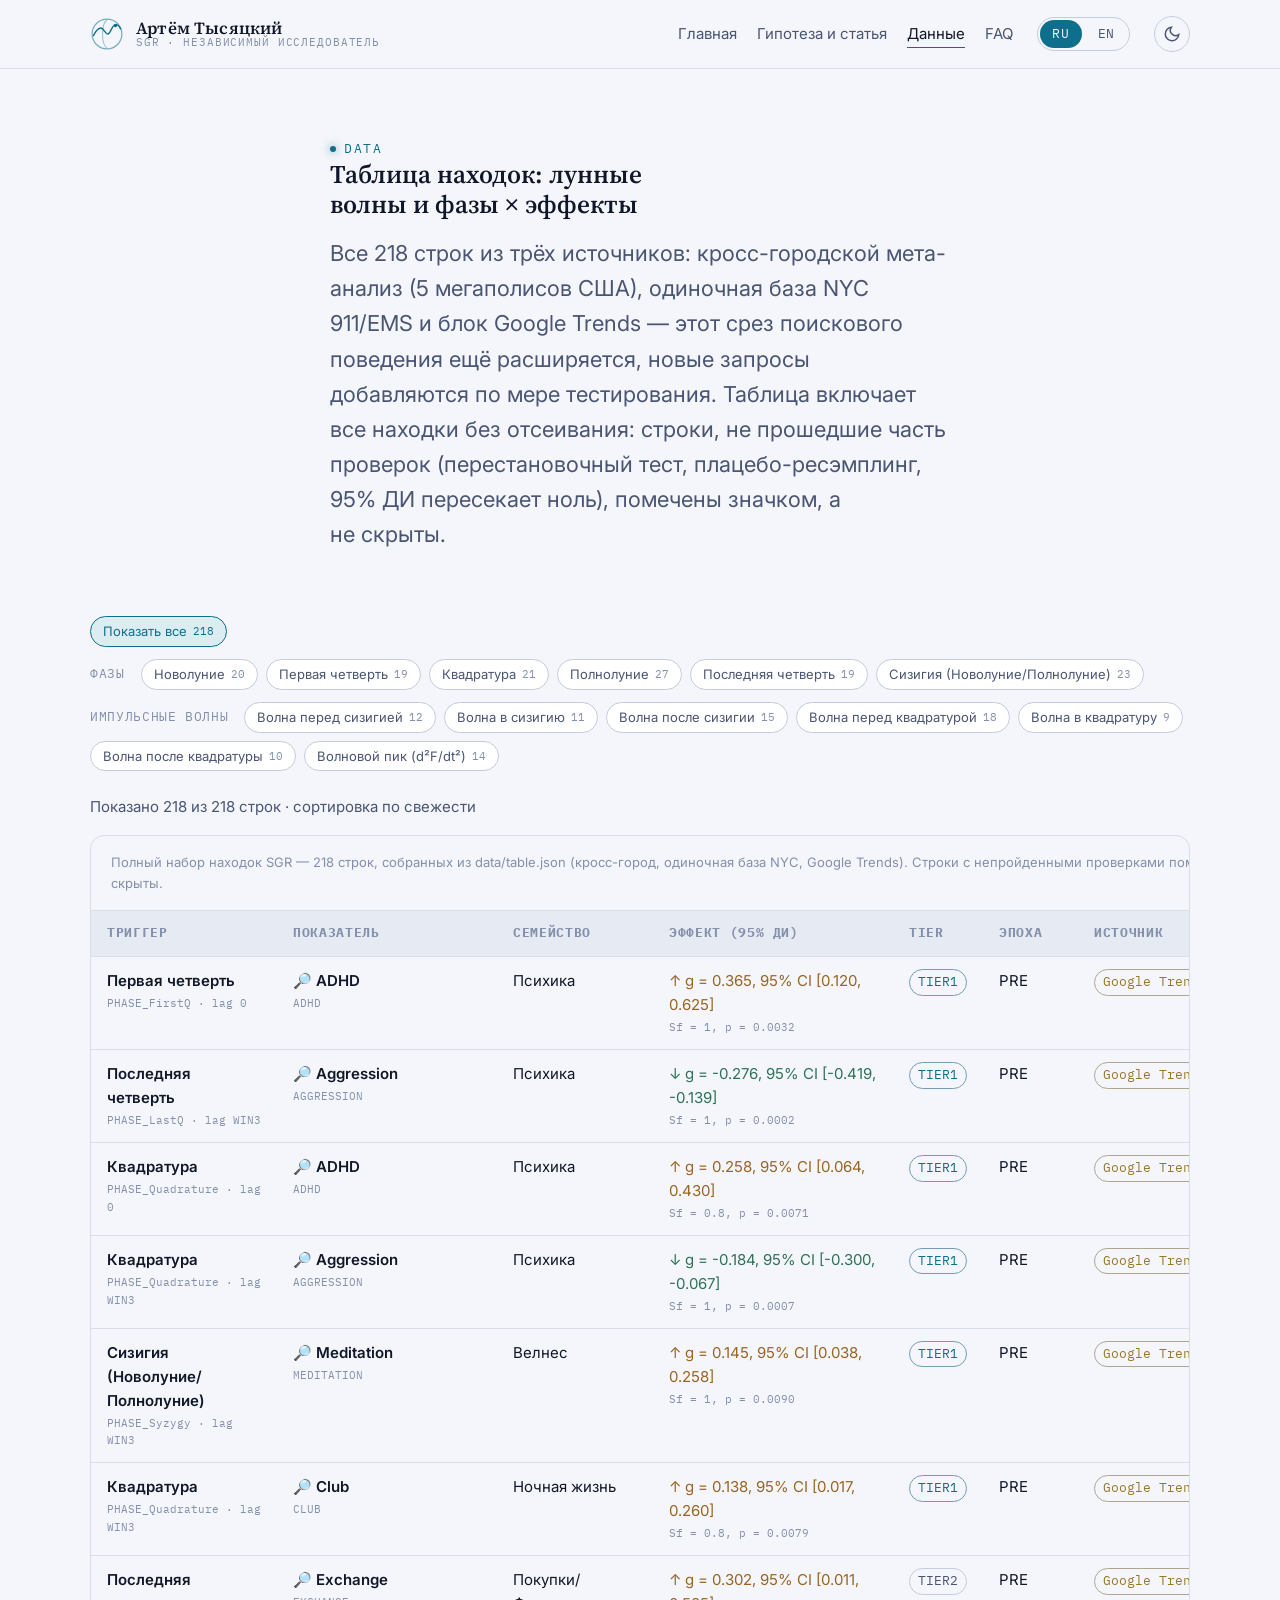
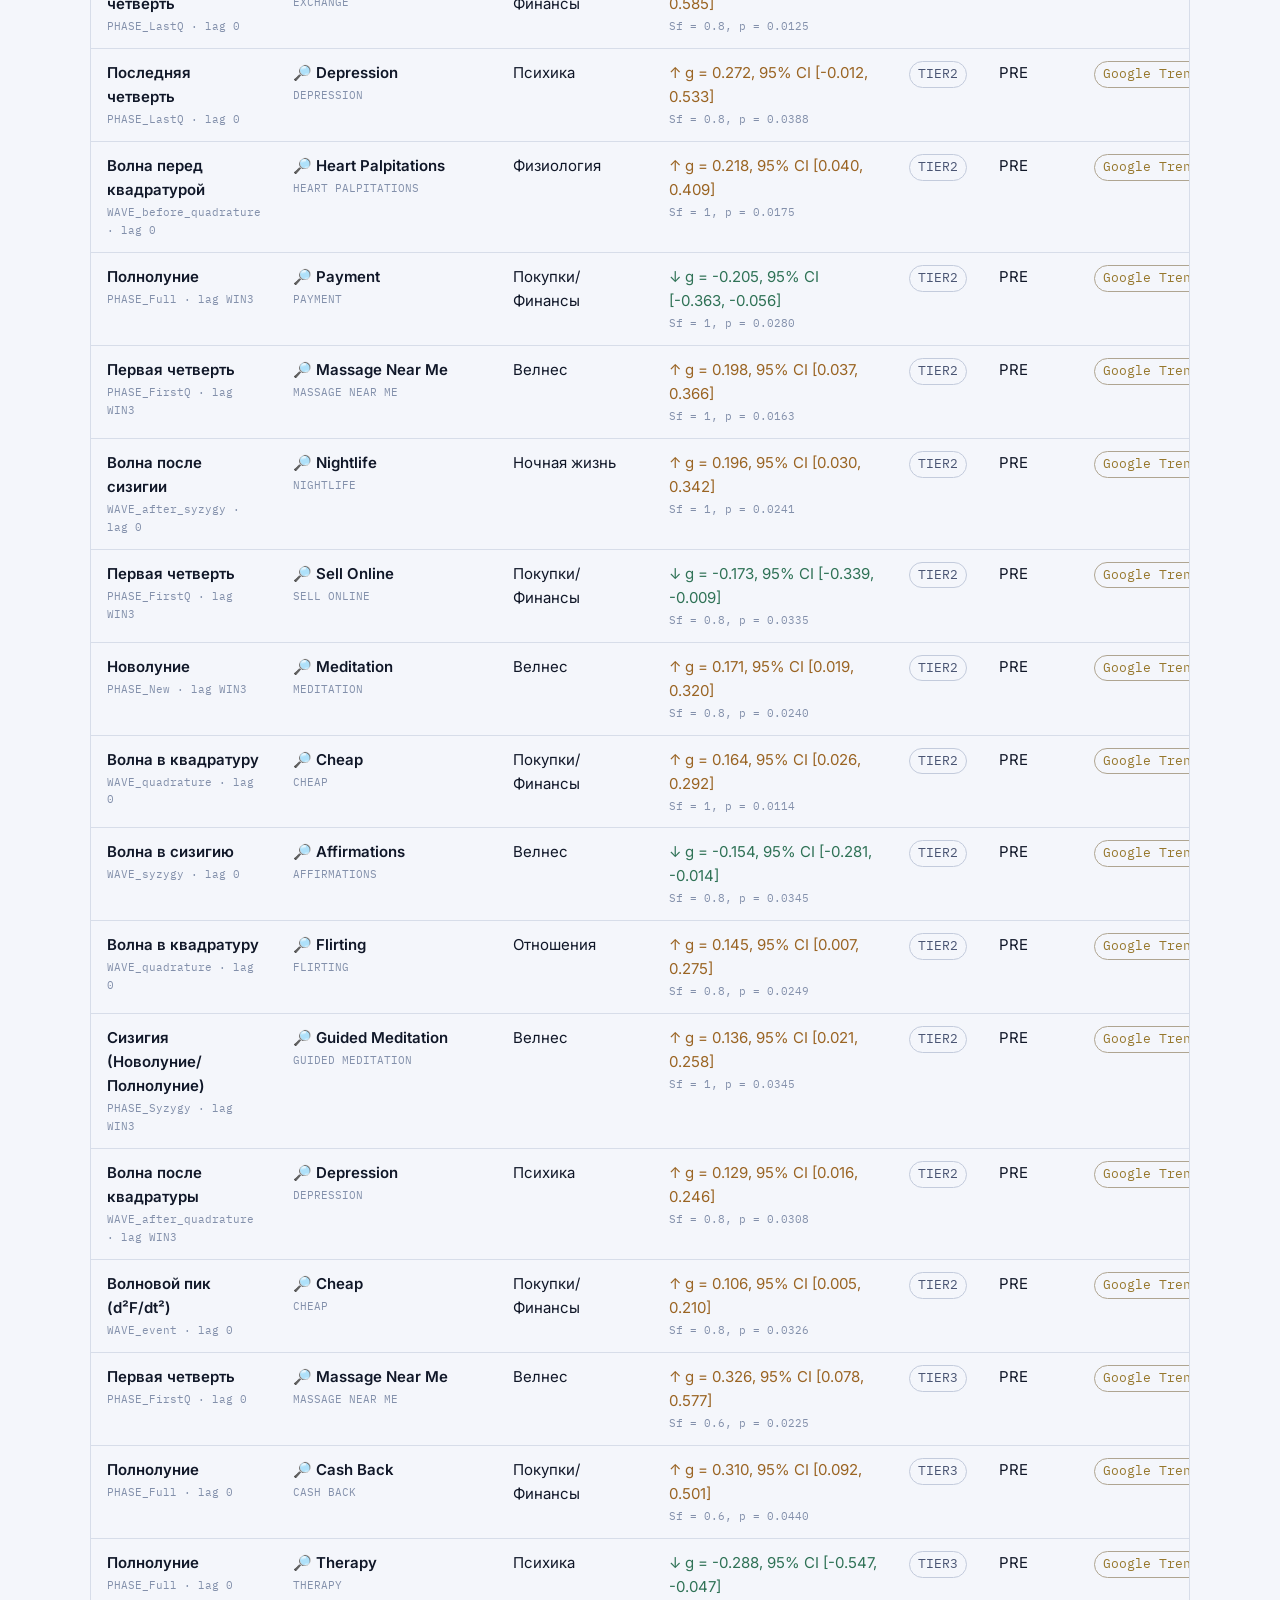
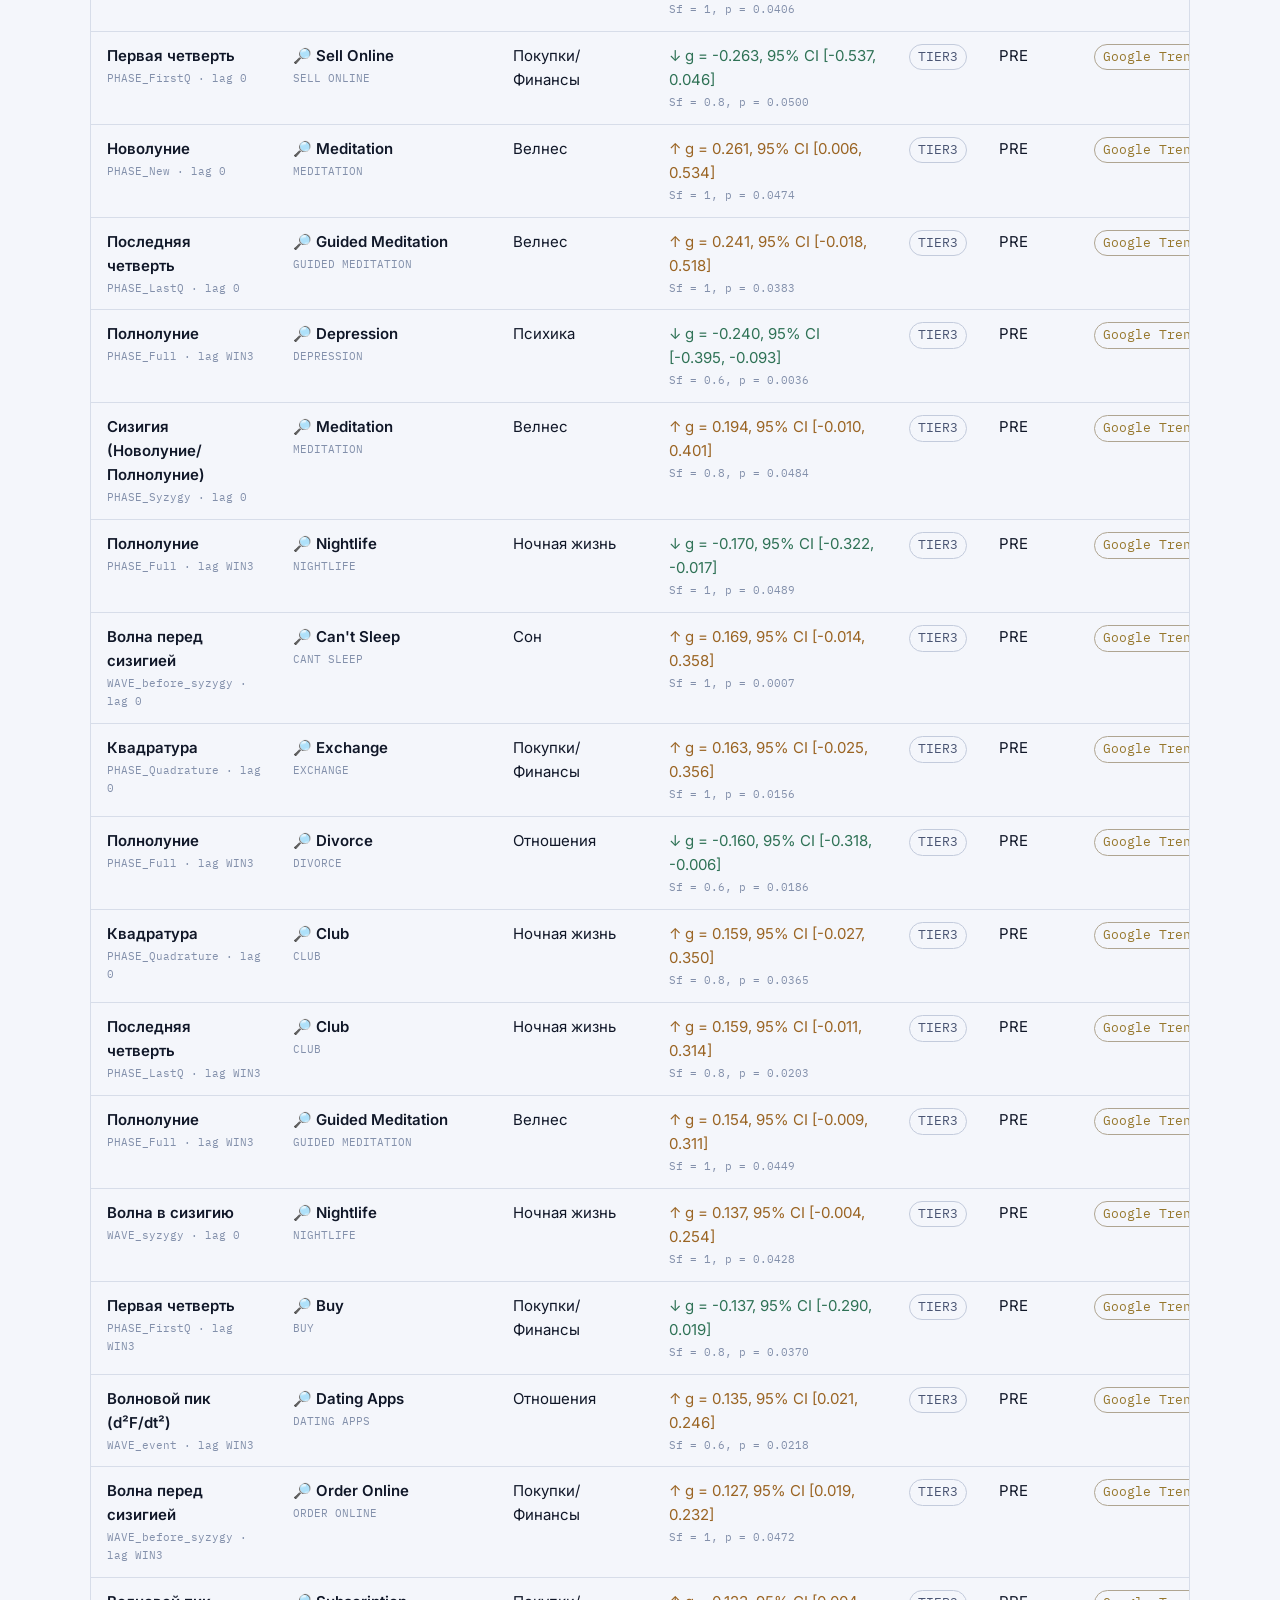
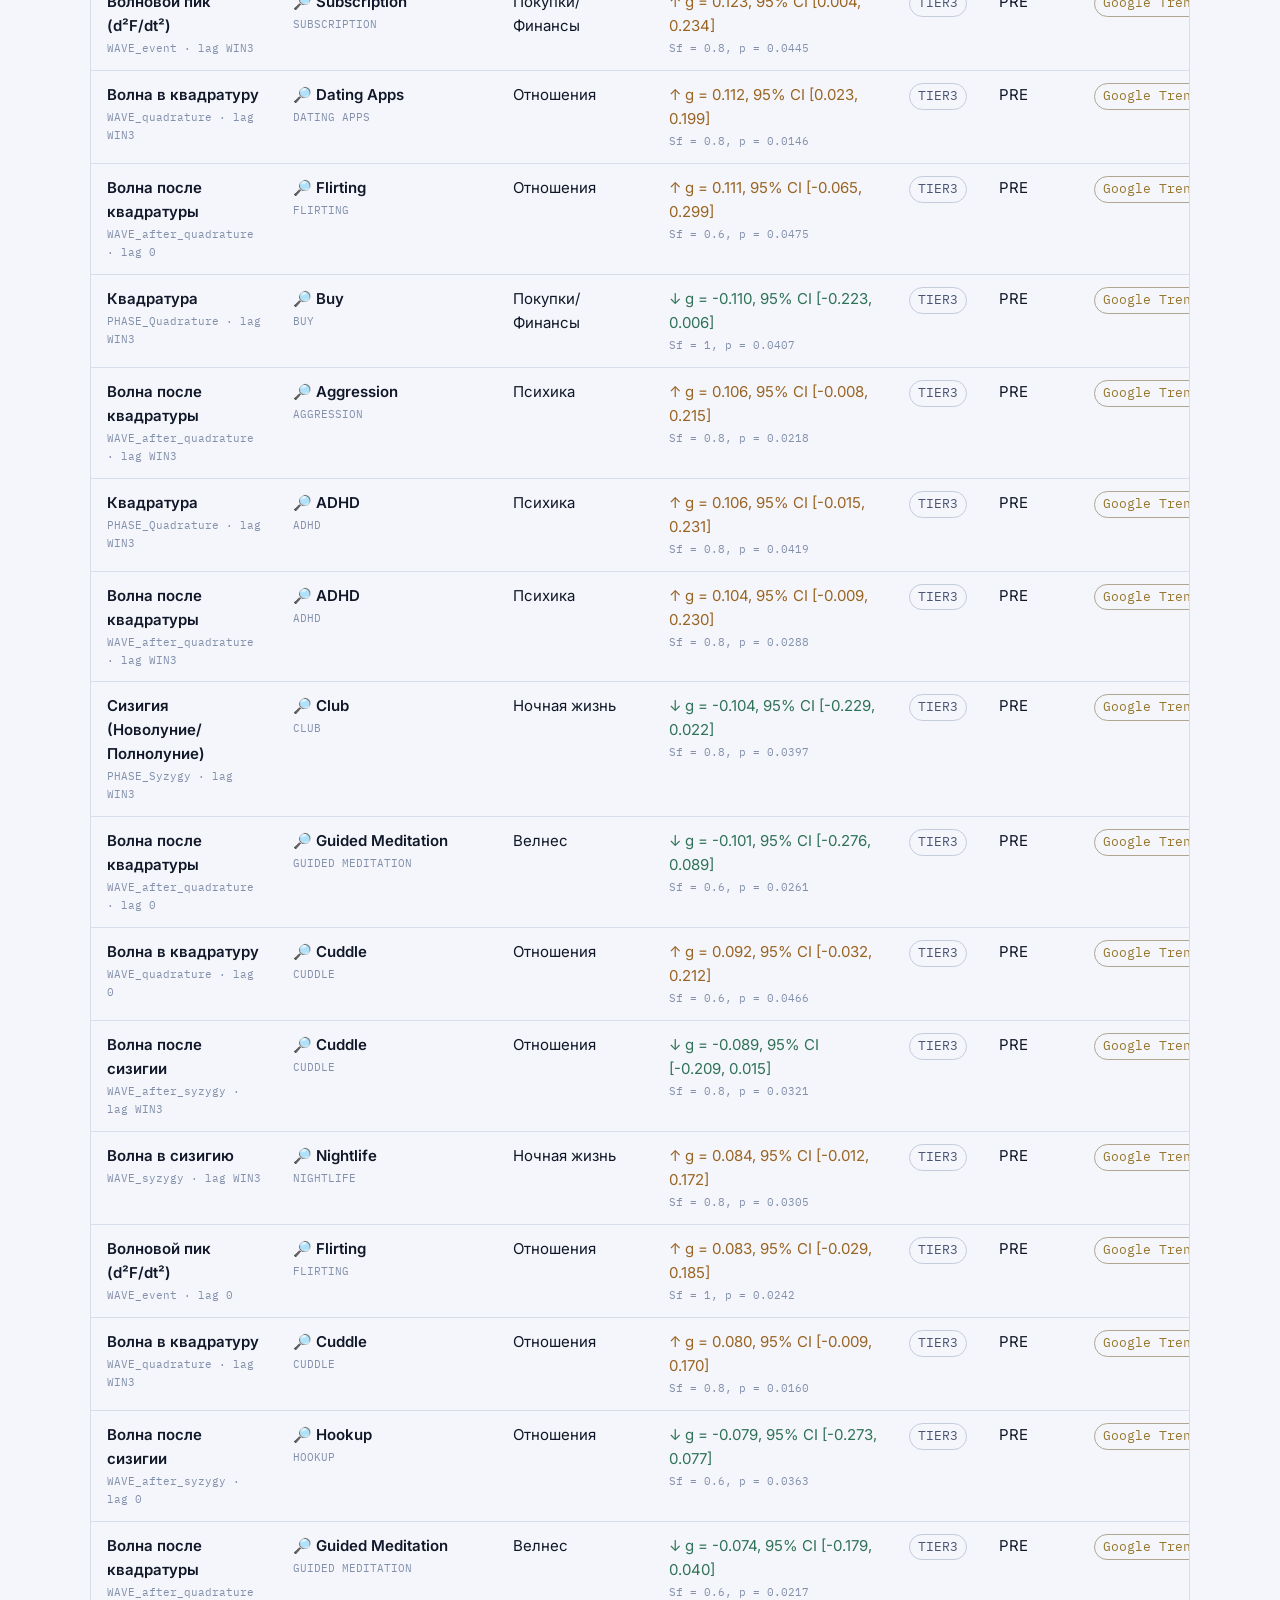
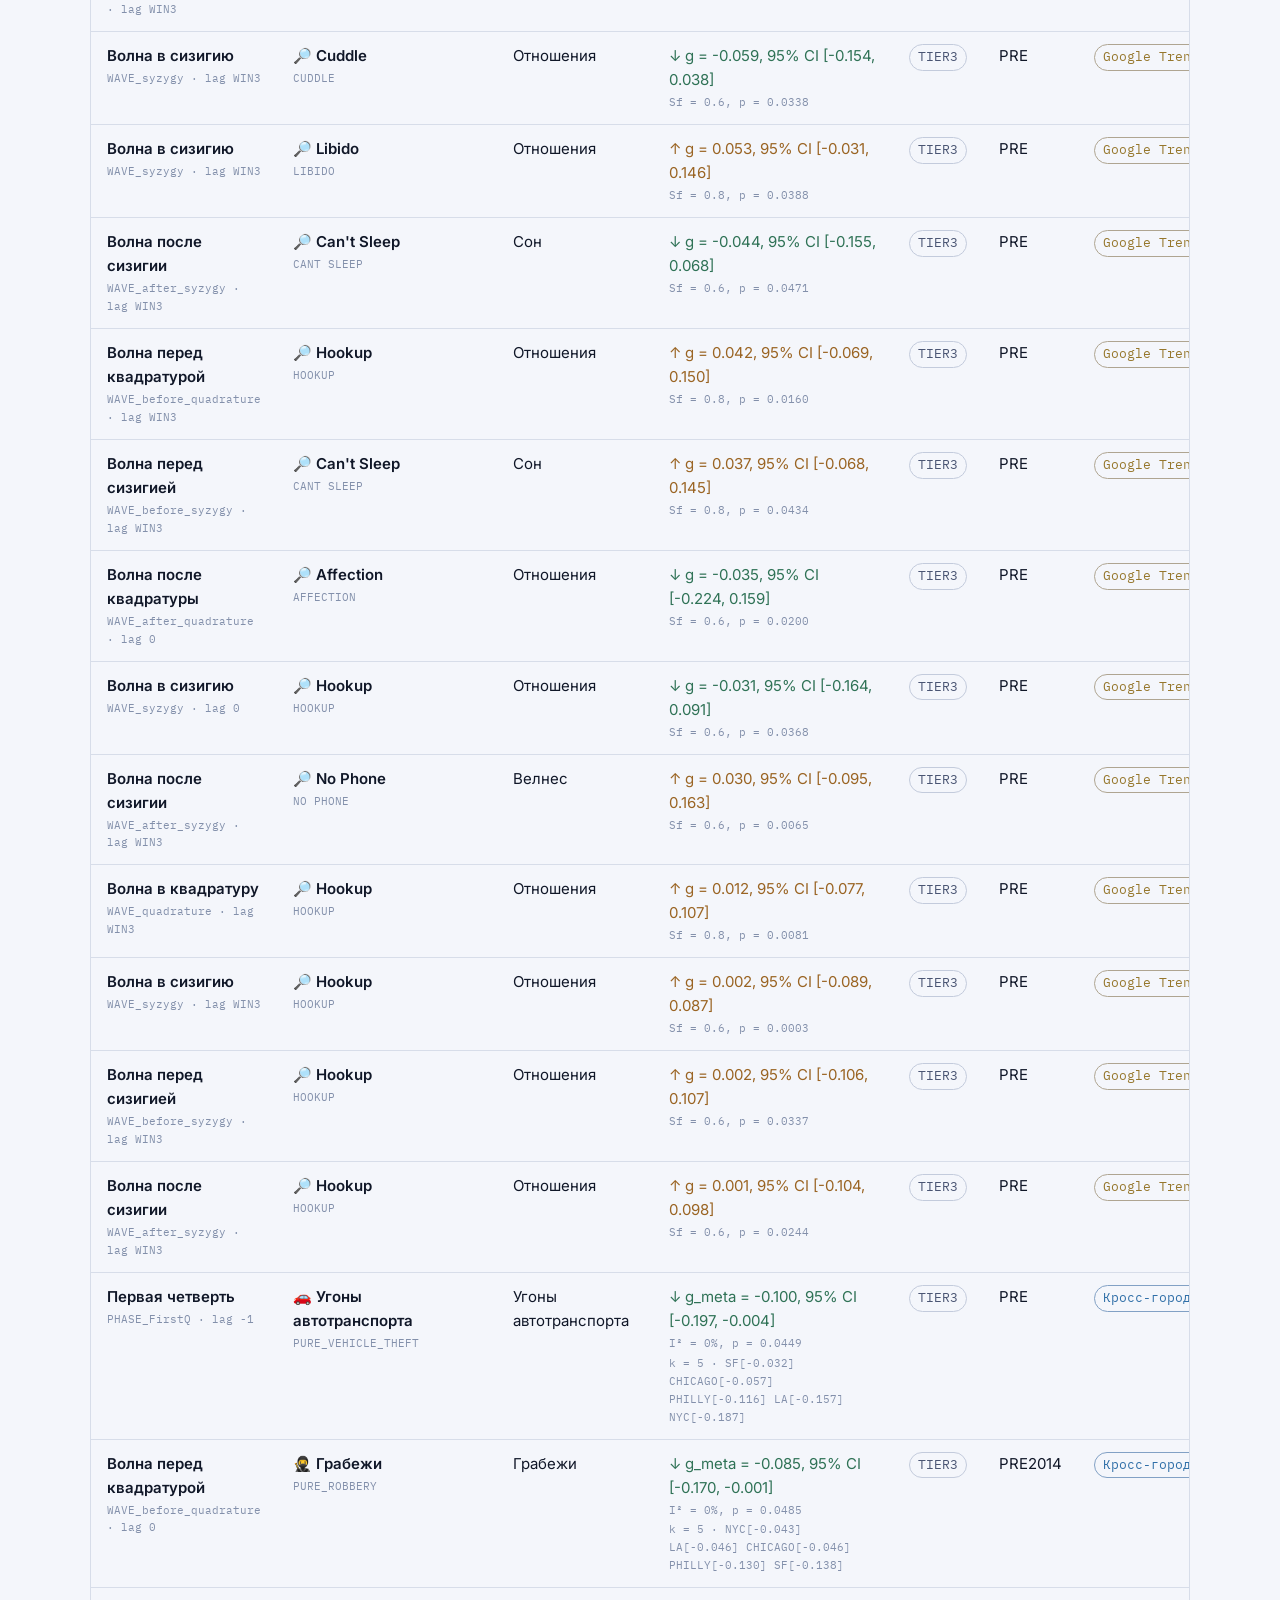
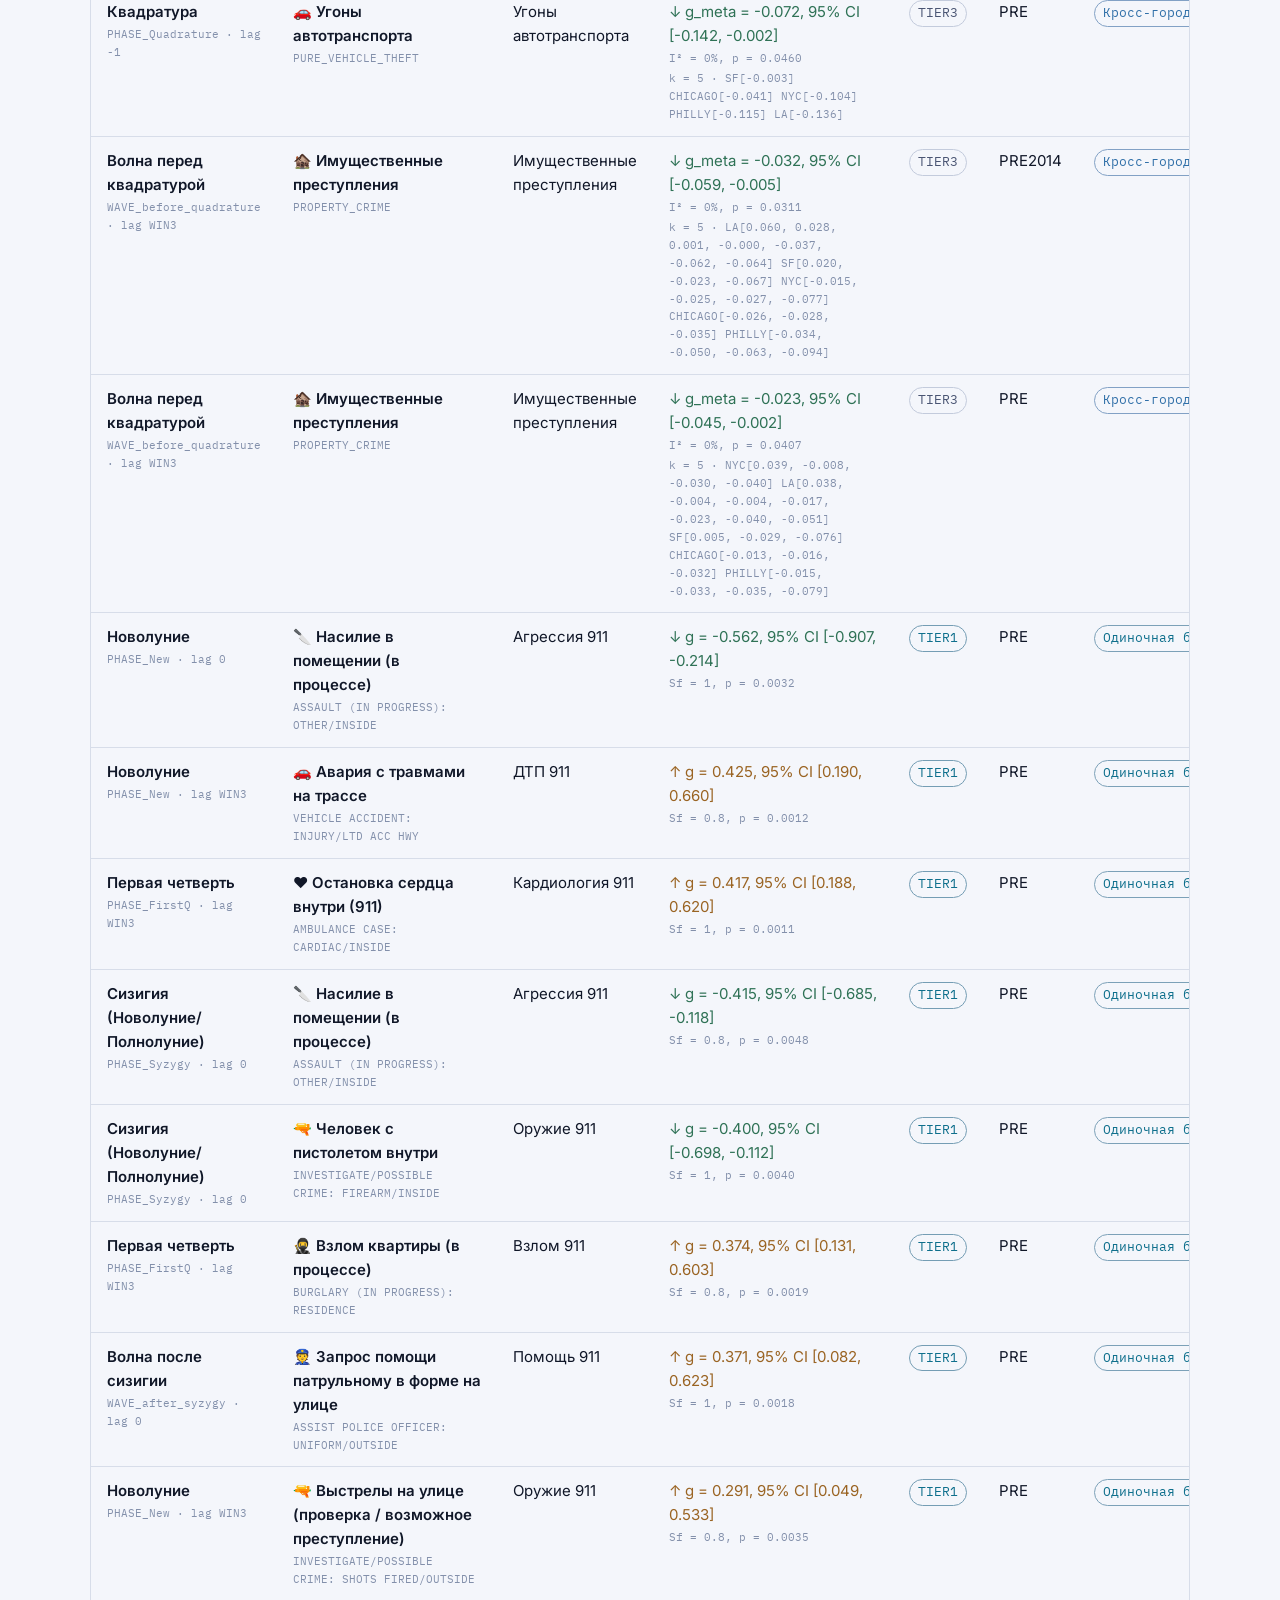
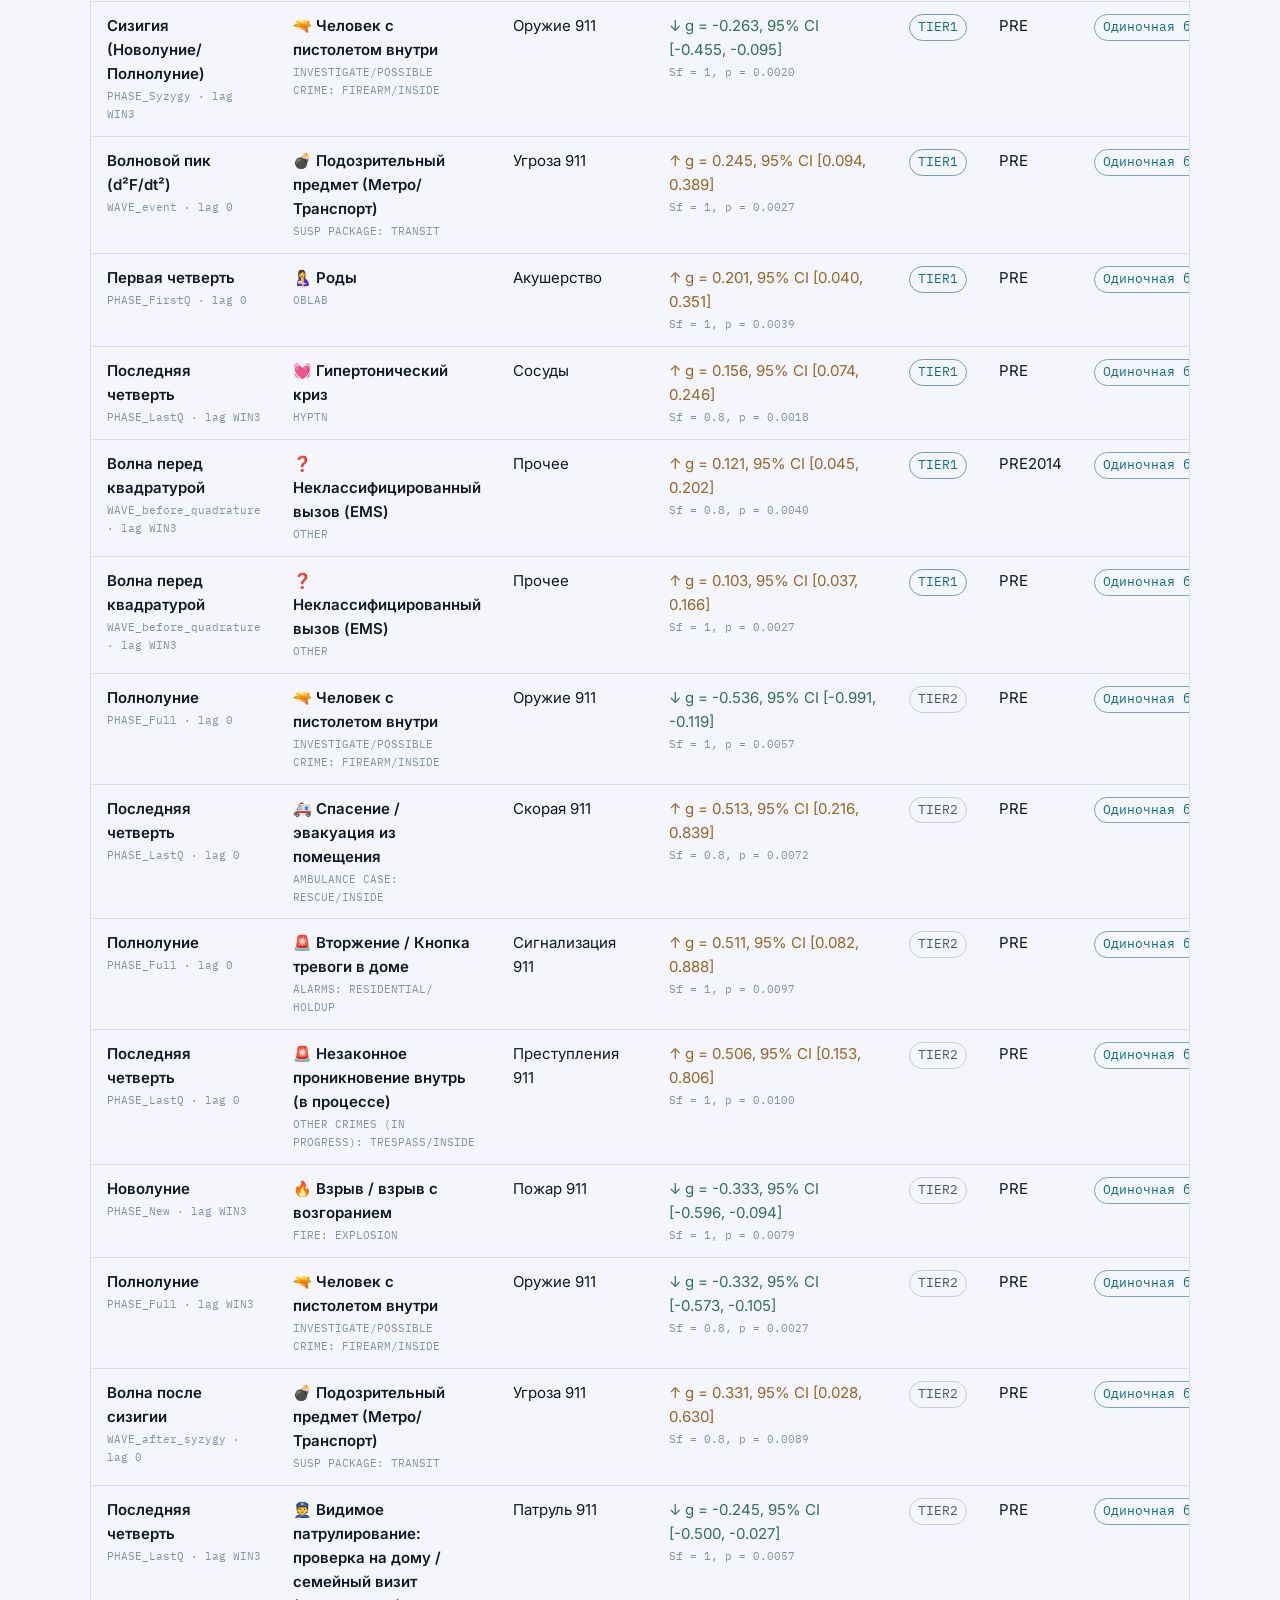
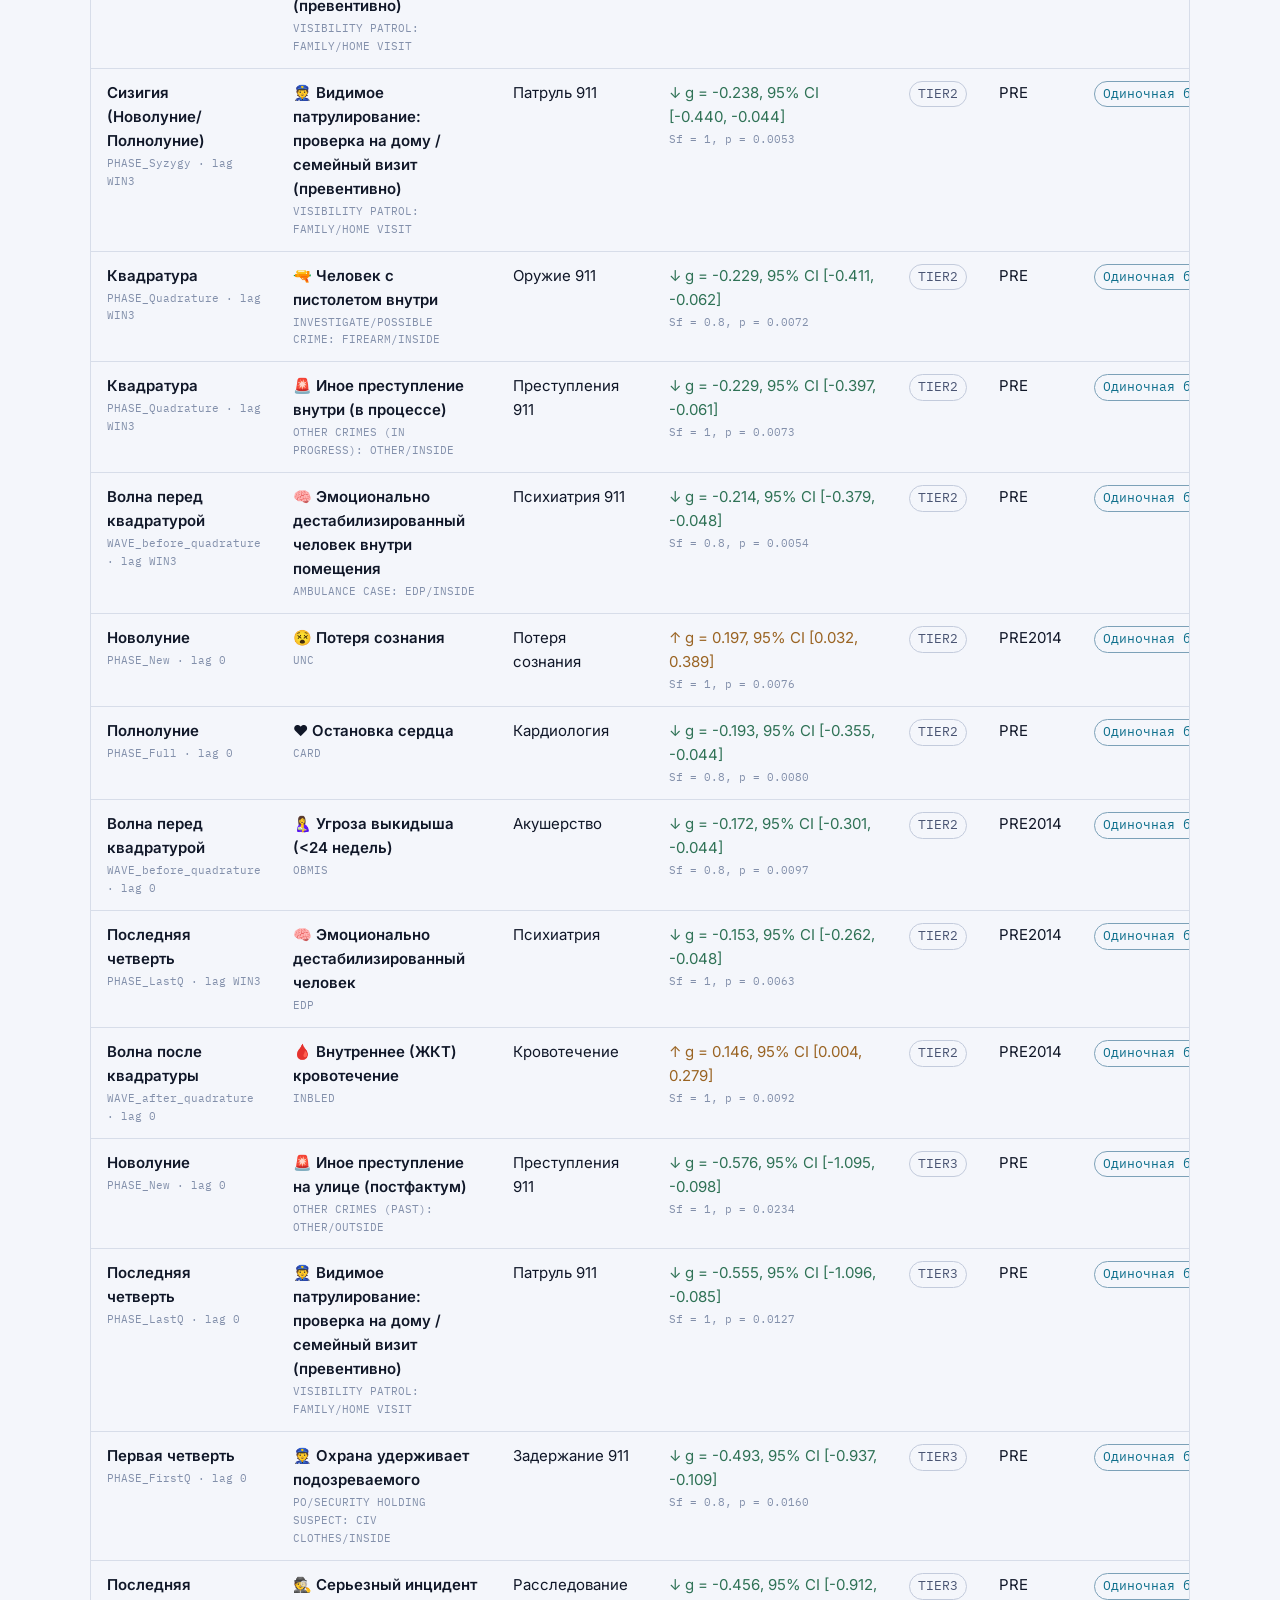
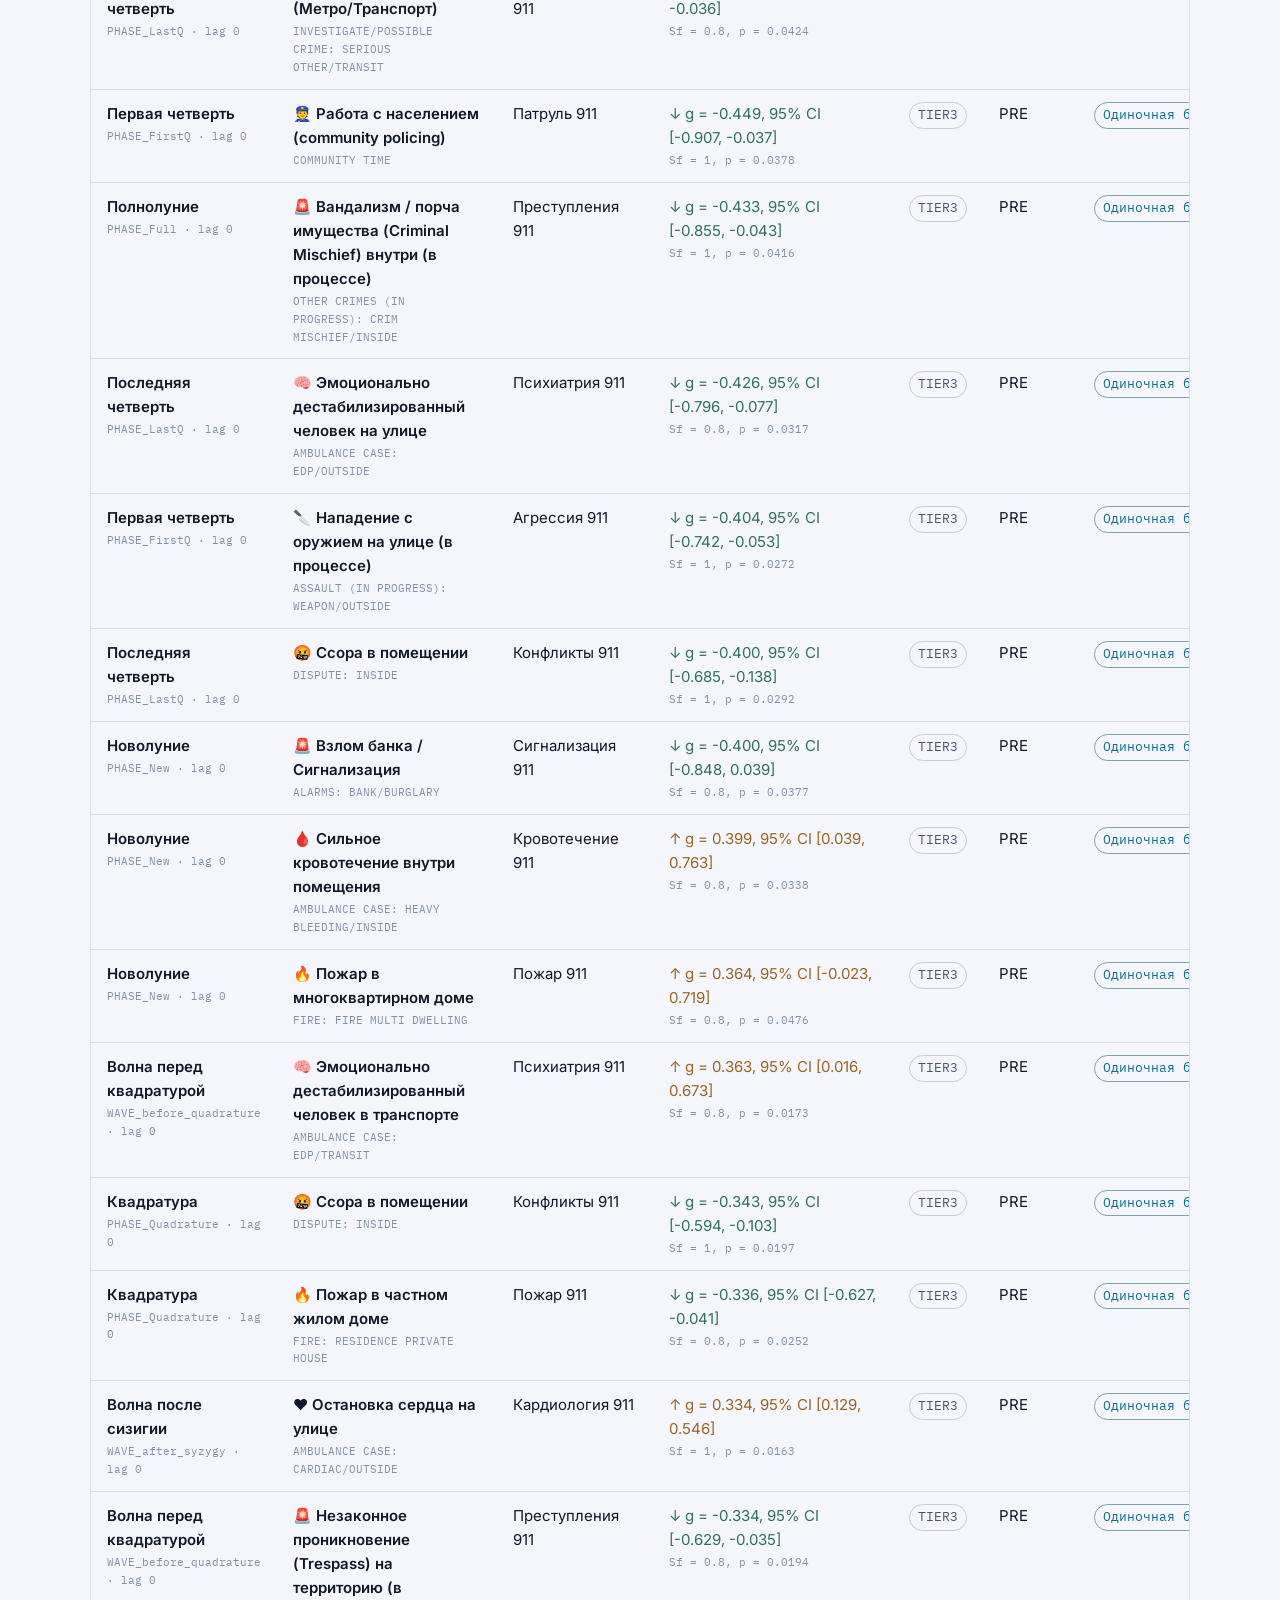
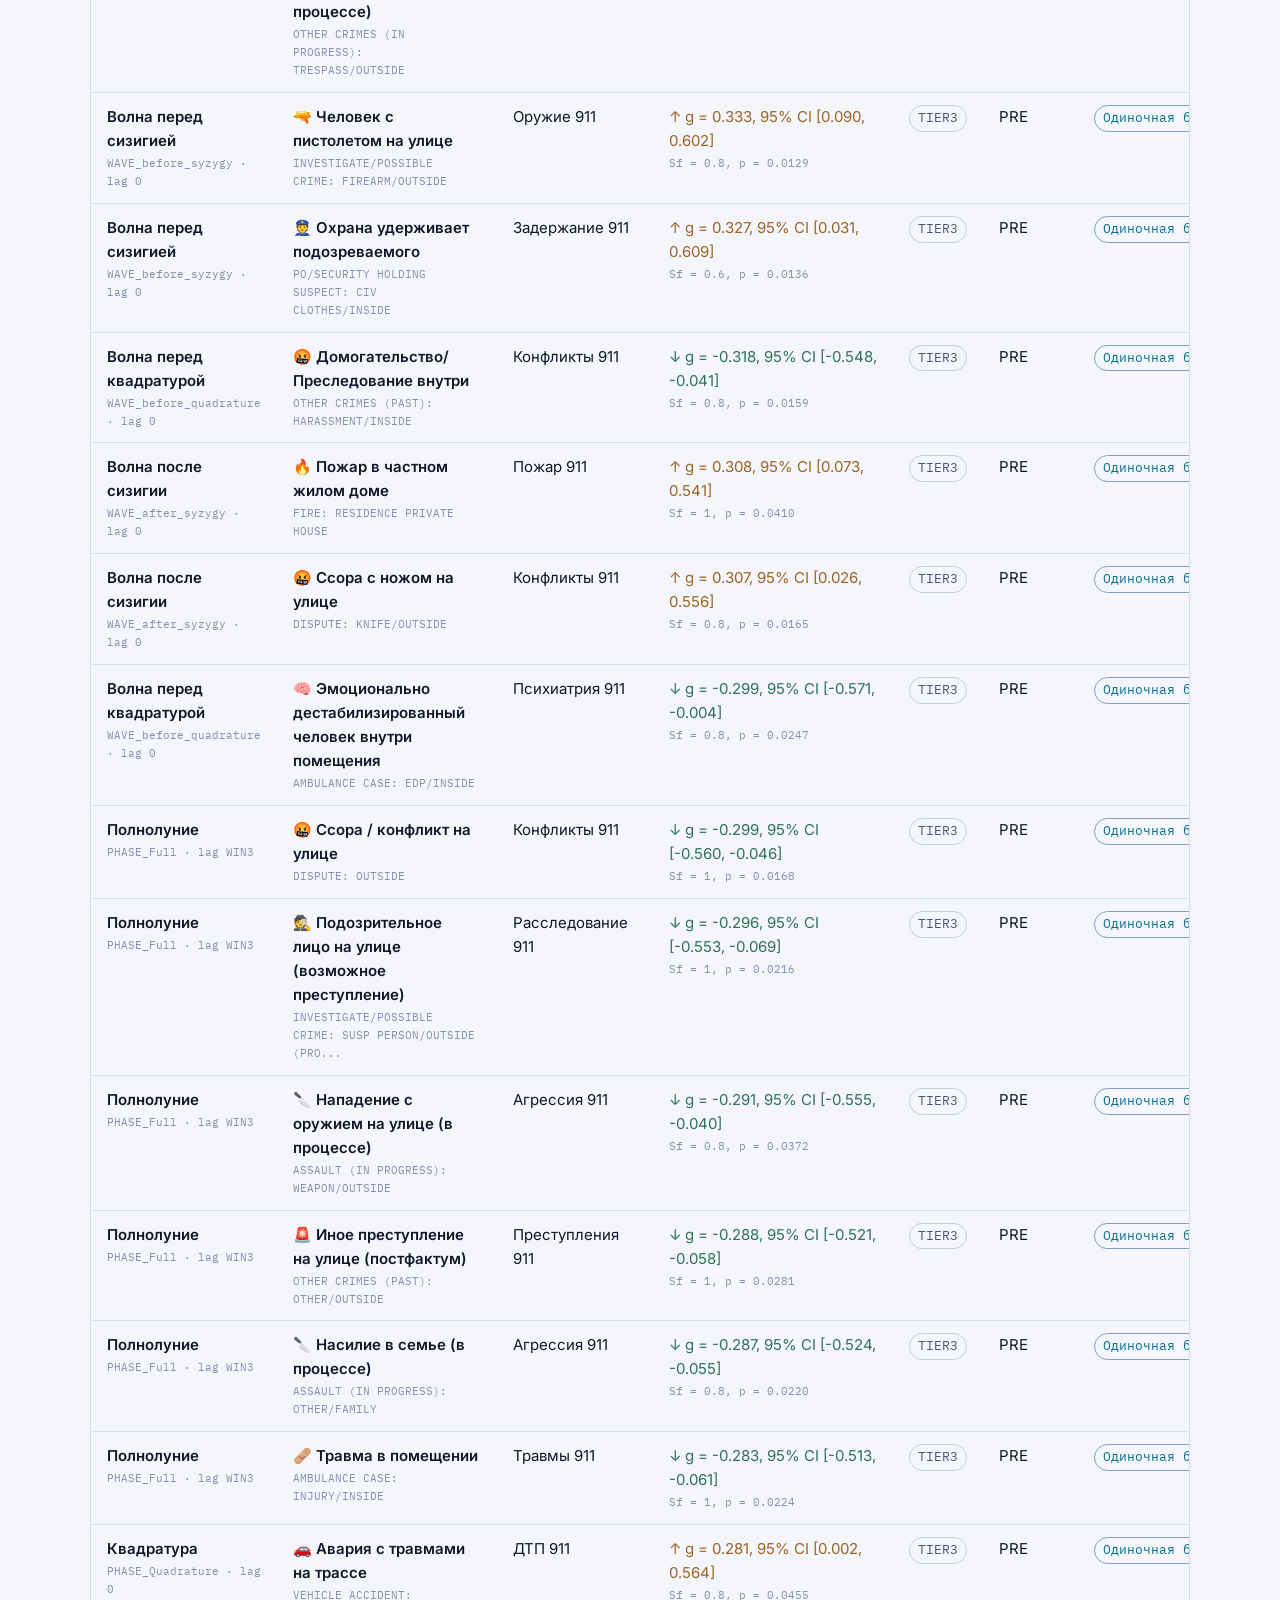
==== commit eba8eb10: "Add files via upload" ====
--- a/data/index.html
+++ b/data/index.html
@@ -28,7 +28,7 @@
 <link rel="stylesheet" href="../assets/css/tokens.css">
 <link rel="stylesheet" href="../assets/css/base.css">
 <link rel="stylesheet" href="../assets/css/main.css">
-<script type="application/ld+json">{"@context": "https://schema.org", "@type": "Dataset", "name": "Таблица находок SGR — окна лунных волн/фаз × эффекты преступности, EMS, здоровья и поискового поведения", "description": "Полная таблица находок SGR (218 строк): кросс-городской мета-анализ, одиночная база NYC 911/EMS и расширяющийся блок Google Trends, с окном лунной волны/фазы, показателем, размером эффекта (Hedges' g, bootstrap 95% ДИ), TIER-уровнем, эпохой и статусом проверок. Фильтруется по 13 триггерам, сортируется по свежести.", "url": "https://tysiatskii.com/data", "temporalCoverage": "2001-01-01/2025-12-31", "variableMeasured": ["Агрессия 911", "Акушерство", "Беспорядки 911", "Велнес", "Взлом 911", "Грабежи", "ДТП", "ДТП 911", "Дыхание", "Живот", "Задержание 911", "Защитный ордер 911", "Имущественные преступления", "Кардиология", "Кардиология 911", "Конфликты 911", "Кража 911", "Кровотечение", "Кровотечение 911", "Насилие", "Неврология", "Ночная жизнь", "Оружие 911", "Отношения", "Патруль 911", "Пожар 911", "Покупки/Финансы", "Помощь 911", "Потеря сознания", "Преступления 911", "Прочее", "Психиатрия", "Психиатрия 911", "Психика", "Расследование 911", "Сигнализация 911", "Скорая", "Скорая 911", "Сон", "Сосуды", "Травмы", "Травмы 911", "Угоны автотранспорта", "Угроза 911", "Физиология"], "creator": {"@type": "Person", "@id": "https://tysiatskii.com/#person", "name": "Artem Tysiatskii"}, "license": "https://creativecommons.org/licenses/by/4.0/", "distribution": [{"@type": "DataDownload", "encodingFormat": "application/json", "contentUrl": "https://tysiatskii.com/assets/data/table.json"}, {"@type": "DataDownload", "encodingFormat": "text/csv", "contentUrl": "https://github.com/TemaTys/seleno-gravitational-rhythm/blob/main/outputs/verdicts/sgr_meta_family.csv"}, {"@type": "DataDownload", "encodingFormat": "text/csv", "contentUrl": "https://github.com/TemaTys/seleno-gravitational-rhythm/blob/main/outputs/verdicts/sgr_single_verdict_signals.csv"}], "isPartOf": {"@type": "CreativeWork", "name": "Seleno-Gravitational Rhythm (SGR)", "sameAs": "https://doi.org/10.5281/zenodo.20518660"}}</script>
+<script type="application/ld+json">{"@context": "https://schema.org", "@type": "Dataset", "name": "Таблица находок SGR — окна лунных волн/фаз × эффекты преступности, EMS, здоровья и поискового поведения", "description": "Полная таблица находок SGR (218 строк): кросс-городской мета-анализ, одиночная база NYC 911/EMS и расширяющийся блок Google Trends, с окном лунной волны/фазы, показателем, размером эффекта (Hedges' g, bootstrap 95% ДИ), TIER-уровнем, эпохой и статусом проверок. Фильтруется по 13 триггерам, сортируется по свежести.", "url": "https://tysiatskii.com/data", "temporalCoverage": "2001-01-01/2025-12-31", "variableMeasured": ["Агрессия 911", "Акушерство", "Беспорядки 911", "Велнес", "Взлом 911", "Грабежи", "ДТП", "ДТП 911", "Дыхание", "Живот", "Задержание 911", "Защитный ордер 911", "Имущественные преступления", "Кардиология", "Кардиология 911", "Конфликты 911", "Кража 911", "Кровотечение", "Кровотечение 911", "Насилие", "Неврология", "Ночная жизнь", "Оружие 911", "Отношения", "Патруль 911", "Пожар 911", "Покупки/Финансы", "Помощь 911", "Потеря сознания", "Преступления 911", "Прочее", "Психиатрия", "Психиатрия 911", "Психика", "Расследование 911", "Сигнализация 911", "Скорая", "Скорая 911", "Сон", "Сосуды", "Травмы", "Травмы 911", "Угоны автотранспорта", "Угроза 911", "Физиология"], "creator": {"@type": "Person", "@id": "https://tysiatskii.com/#person", "name": "Artem Tysiatskii"}, "license": "https://creativecommons.org/licenses/by/4.0/", "distribution": [{"@type": "DataDownload", "encodingFormat": "application/json", "contentUrl": "https://tysiatskii.com/assets/data/table.json"}, {"@type": "DataDownload", "encodingFormat": "text/csv", "contentUrl": "https://github.com/TemaTys/seleno-gravitational-rhythm/blob/main/outputs/verdicts/sgr_meta_family.csv"}, {"@type": "DataDownload", "encodingFormat": "text/csv", "contentUrl": "https://github.com/TemaTys/seleno-gravitational-rhythm/blob/main/outputs/verdicts/sgr_single_verdict_signals.csv"}], "identifier": "https://doi.org/10.5281/zenodo.20518660"}</script>
 </head>
 <body>
 <a class="skip-link" href="#main">Перейти к содержимому</a>
@@ -121,333 +121,5 @@
 </footer>
 <script src="../assets/js/main.js"></script>
 <script src="../assets/js/data-table.js"></script>
-<script data-pplx-inline-edit>
-(function () {
-  if (window === window.top) return;
-
-  const allowedParentOrigins = ["https://www.perplexity.ai","https://perplexity.ai","https://testing.perplexity.ai","https://staging.perplexity.ai","https://*.preview.i.perplexity.ai","http://perplexity.localhost","http://localhost:1420","http://127.0.0.1:1420","http://localhost:3000","http://127.0.0.1:3000","http://localhost:5173","http://127.0.0.1:5173"];
-  const MAX_FONT_BYTES = 500 * 1024;
-  const MAX_TOTAL_FONT_BYTES = 2 * 1024 * 1024;
-  let scrollForwarding = false;
-  let scrollRaf = 0;
-  let trustedTopOrigin = null;
-
-  // Allow entries like "https://*.preview.i.perplexity.ai" — the wildcard
-  // matches a single DNS label (no dots), so "https://*.foo" cannot stretch
-  // across multiple labels.
-  function matchesAllowedOrigin(origin) {
-    if (!origin) return false;
-    for (const entry of allowedParentOrigins) {
-      if (!entry.includes("*")) {
-        if (entry === origin) return true;
-        continue;
-      }
-      const pattern = new RegExp(
-        "^" +
-          entry.replace(/[.+?^${}()|[\]\\]/g, "\\$&").replace(/\*/g, "[^.]+") +
-          "$",
-      );
-      if (pattern.test(origin)) return true;
-    }
-    return false;
-  }
-
-  // Trust decision: when the sender is same-origin-visible (event.origin is a
-  // real origin like https://www.perplexity.ai) we trust event.origin directly.
-  // When event.origin is "null" (opaque broker srcdoc), we fall back to the
-  // broker's stamped `parentOrigin` to identify the top window. The fallback
-  // is claim-only — we rely on the browser's native `targetOrigin` enforcement
-  // on the response path (see postToTrustedTop) to ensure replies can't be
-  // delivered to anyone but the actual top window of that claimed origin.
-  function getTrustedParentOrigin(event) {
-    const forwardedParentOrigin =
-      typeof event.data.parentOrigin === "string" ? event.data.parentOrigin : null;
-    const parentOrigin = event.origin === "null" ? forwardedParentOrigin : event.origin;
-    return matchesAllowedOrigin(parentOrigin) ? parentOrigin : null;
-  }
-
-  // All responses go to window.top with targetOrigin = the allowlisted origin.
-  // An attacker that iframes us inside their own null-origin broker can claim
-  // any parentOrigin they like, but the browser will drop the reply whenever
-  // the real top's origin doesn't match — so the screenshot never leaves.
-  function postToTrustedTop(message) {
-    if (!trustedTopOrigin) return;
-    try {
-      window.top.postMessage(message, trustedTopOrigin);
-    } catch (_error) {}
-  }
-
-  function inlineAll(original, clone) {
-    if (original.nodeType !== 1 || clone.nodeType !== 1) return;
-
-    try {
-      const computedStyle = getComputedStyle(original);
-      // cssText on a computed style is the serialized declaration in modern
-      // Chromium/Safari — a single read beats enumerating ~400 longhand
-      // properties. Firefox returns "" here, so we fall back on empty.
-      const serialized = computedStyle.cssText;
-      if (serialized) {
-        clone.style.cssText = serialized;
-      } else {
-        const parts = new Array(computedStyle.length);
-        for (let index = 0; index < computedStyle.length; index += 1) {
-          const property = computedStyle[index];
-          parts[index] = `${property}:${computedStyle.getPropertyValue(property)};`;
-        }
-        clone.style.cssText = parts.join("");
-      }
-    } catch (_error) {}
-
-    const originalChildren = original.children;
-    const clonedChildren = clone.children;
-    for (
-      let index = 0;
-      index < originalChildren.length && index < clonedChildren.length;
-      index += 1
-    ) {
-      inlineAll(originalChildren[index], clonedChildren[index]);
-    }
-  }
-
-  function extractFontUrl(srcValue) {
-    const matches = [
-      ...srcValue.matchAll(
-        /url\(["']?([^"')]+)["']?\)(?:\s*format\(["']?([^"')]+)["']?\))?/gi,
-      ),
-    ];
-    if (matches.length === 0) return null;
-    const woff2 = matches.find((m) => m[2] && m[2].toLowerCase().includes("woff2"));
-    if (woff2) return woff2[1];
-    const woff = matches.find((m) => m[2] && m[2].toLowerCase().includes("woff"));
-    if (woff) return woff[1];
-    return matches[0][1];
-  }
-
-  // Cache resolved font URL -> data URI across captures. Fonts on a page
-  // essentially never change, and a batch run emits multiple captures back to
-  // back — without this we'd refetch + re-base64 every time.
-  const fontDataUriCache = new Map();
-  const SRC_DECLARATION_RE = /src\s*:\s*[^;}]+/i;
-
-  async function fetchAsDataUri(url) {
-    if (fontDataUriCache.has(url)) return fontDataUriCache.get(url);
-    let dataUri = null;
-    try {
-      const response = await fetch(url, { mode: "cors", credentials: "omit" });
-      if (response.ok) {
-        const blob = await response.blob();
-        if (blob.size <= MAX_FONT_BYTES) {
-          dataUri = await new Promise((resolve) => {
-            const reader = new FileReader();
-            reader.onloadend = () =>
-              resolve(typeof reader.result === "string" ? reader.result : null);
-            reader.onerror = () => resolve(null);
-            reader.readAsDataURL(blob);
-          });
-        }
-      }
-    } catch (_error) {
-      dataUri = null;
-    }
-    fontDataUriCache.set(url, dataUri);
-    return dataUri;
-  }
-
-  function collectFontFaceRuleTexts() {
-    const rules = [];
-    for (const sheet of document.styleSheets) {
-      let cssRules;
-      try {
-        cssRules = sheet.cssRules;
-      } catch (_error) {
-        continue;
-      }
-      if (!cssRules) continue;
-      for (const rule of cssRules) {
-        const cssText = rule.cssText || "";
-        if (cssText.startsWith("@font-face")) rules.push(cssText);
-      }
-    }
-    return rules;
-  }
-
-  async function buildInlinedFontCss() {
-    const ruleTexts = collectFontFaceRuleTexts();
-    if (ruleTexts.length === 0) return null;
-
-    const resolved = ruleTexts.map((cssText) => {
-      if (!SRC_DECLARATION_RE.test(cssText)) return null;
-      const srcMatch = cssText.match(/src\s*:\s*([^;}]+)[;}]/i);
-      if (!srcMatch) return null;
-      const url = extractFontUrl(srcMatch[1]);
-      if (!url) return null;
-      try {
-        return { cssText, url: new URL(url, document.baseURI).href };
-      } catch (_error) {
-        return null;
-      }
-    });
-
-    const dataUris = await Promise.all(
-      resolved.map((entry) => (entry ? fetchAsDataUri(entry.url) : Promise.resolve(null))),
-    );
-
-    const inlined = [];
-    let totalBytes = 0;
-    for (let index = 0; index < resolved.length; index += 1) {
-      const entry = resolved[index];
-      const dataUri = dataUris[index];
-      if (!entry || !dataUri) continue;
-      const approxBytes = dataUri.length * 0.75;
-      if (totalBytes + approxBytes > MAX_TOTAL_FONT_BYTES) break;
-      totalBytes += approxBytes;
-      inlined.push(entry.cssText.replace(SRC_DECLARATION_RE, `src: url("${dataUri}")`));
-    }
-    return inlined.length > 0 ? inlined.join("\n") : null;
-  }
-
-  function stripExternal(clone) {
-    const images = clone.querySelectorAll("img");
-    for (let index = 0; index < images.length; index += 1) {
-      const src = images[index].getAttribute("src");
-      if (src && !src.startsWith("data:")) images[index].removeAttribute("src");
-    }
-
-    const elements = clone.querySelectorAll("*");
-    for (let index = 0; index < elements.length; index += 1) {
-      const style = elements[index].style.cssText;
-      if (style && style.includes("url(")) {
-        elements[index].style.cssText = style.replace(
-          /url\(["']?(?!data:)[^)"']*["']?\)/gi,
-          "none",
-        );
-      }
-    }
-  }
-
-  function emitScroll() {
-    scrollRaf = 0;
-    if (!scrollForwarding) return;
-    postToTrustedTop({
-      type: "INLINE_EDIT_SCROLL",
-      scrollX: window.scrollX,
-      scrollY: window.scrollY,
-    });
-  }
-
-  window.addEventListener(
-    "scroll",
-    function () {
-      if (!scrollForwarding || scrollRaf) return;
-      scrollRaf = requestAnimationFrame(emitScroll);
-    },
-    { passive: true, capture: true },
-  );
-
-  async function handleCaptureRequest(event) {
-    const requestId = event.data.requestId;
-    const scrollX = window.scrollX;
-    const scrollY = window.scrollY;
-    const width = window.innerWidth;
-    const height = window.innerHeight;
-
-    function postResult(dataUrl) {
-      postToTrustedTop({
-        type: "INLINE_EDIT_SCREENSHOT_RESULT",
-        requestId,
-        dataUrl,
-        scrollX,
-        scrollY,
-      });
-    }
-
-    try {
-      // Wait for any pending web fonts to resolve so both inline metrics and
-      // the @font-face inlining below see the same loaded faces.
-      if (document.fonts && document.fonts.ready) {
-        try {
-          await document.fonts.ready;
-        } catch (_error) {}
-      }
-
-      const clone = document.documentElement.cloneNode(true);
-      inlineAll(document.documentElement, clone);
-
-      const removedNodes = clone.querySelectorAll("script,link[rel=\"stylesheet\"],style");
-      for (let index = 0; index < removedNodes.length; index += 1) {
-        removedNodes[index].remove();
-      }
-
-      stripExternal(clone);
-
-      // Re-embed web fonts as data-URI @font-face rules so the SVG rasterizer
-      // can resolve them — external font URLs aren't fetched during
-      // foreignObject rendering, which would otherwise force a fallback face
-      // and change text metrics.
-      const inlinedFontCss = await buildInlinedFontCss();
-      if (inlinedFontCss) {
-        const styleEl = document.createElement("style");
-        styleEl.textContent = inlinedFontCss;
-        const head = clone.querySelector("head");
-        if (head) head.appendChild(styleEl);
-        else clone.insertBefore(styleEl, clone.firstChild);
-      }
-
-      const html = new XMLSerializer().serializeToString(clone);
-      const svg =
-        `<svg xmlns="http://www.w3.org/2000/svg" width="${width}" height="${height}">` +
-        '<foreignObject width="100%" height="100%">' +
-        `<div xmlns="http://www.w3.org/1999/xhtml" style="width:${width}px;height:${height}px;overflow:hidden">` +
-        `<div style="position:relative;left:-${scrollX}px;top:-${scrollY}px">` +
-        html +
-        "</div></div></foreignObject></svg>";
-      const svgUrl = `data:image/svg+xml;charset=utf-8,${encodeURIComponent(svg)}`;
-      const image = new Image();
-      image.onload = function () {
-        const canvas = document.createElement("canvas");
-        canvas.width = width;
-        canvas.height = height;
-        canvas.getContext("2d").drawImage(image, 0, 0);
-        postResult(canvas.toDataURL("image/png"));
-      };
-      image.onerror = function () {
-        postResult(null);
-      };
-      image.src = svgUrl;
-    } catch (_error) {
-      postResult(null);
-    }
-  }
-
-  window.addEventListener("message", function (event) {
-    if (!event.data) return;
-    // Only accept messages from the direct parent frame. Blocks sibling /
-    // unrelated-window postMessage senders that could otherwise reach us.
-    if (event.source !== window.parent) return;
-
-    const trustedParentOrigin = getTrustedParentOrigin(event);
-    if (!trustedParentOrigin) return;
-    trustedTopOrigin = trustedParentOrigin;
-
-    if (event.data.type === "INLINE_EDIT_SCROLL_START") {
-      scrollForwarding = true;
-      emitScroll();
-      return;
-    }
-
-    if (event.data.type === "INLINE_EDIT_SCROLL_STOP") {
-      scrollForwarding = false;
-      if (scrollRaf) cancelAnimationFrame(scrollRaf);
-      scrollRaf = 0;
-      return;
-    }
-
-    if (event.data.type !== "INLINE_EDIT_CAPTURE_REQUEST") return;
-
-    handleCaptureRequest(event);
-  });
-})();
-
-
-</script></body>
+</body>
 </html>
--- a/assets/css/main.css
+++ b/assets/css/main.css
@@ -561,7 +561,7 @@
 }
 .data-table {
   width: 100%;
-  min-width: 760px;
+  min-width: 900px;
   font-size: var(--text-sm);
   border-collapse: collapse;
 }
@@ -581,6 +581,10 @@
   text-align: left;
   border-bottom: 1px solid var(--color-divider);
   vertical-align: top;
+}
+.data-table th:nth-child(4),
+.data-table td:nth-child(4) {
+  min-width: 240px;
 }
 .data-table thead th {
   font-family: var(--font-mono);
